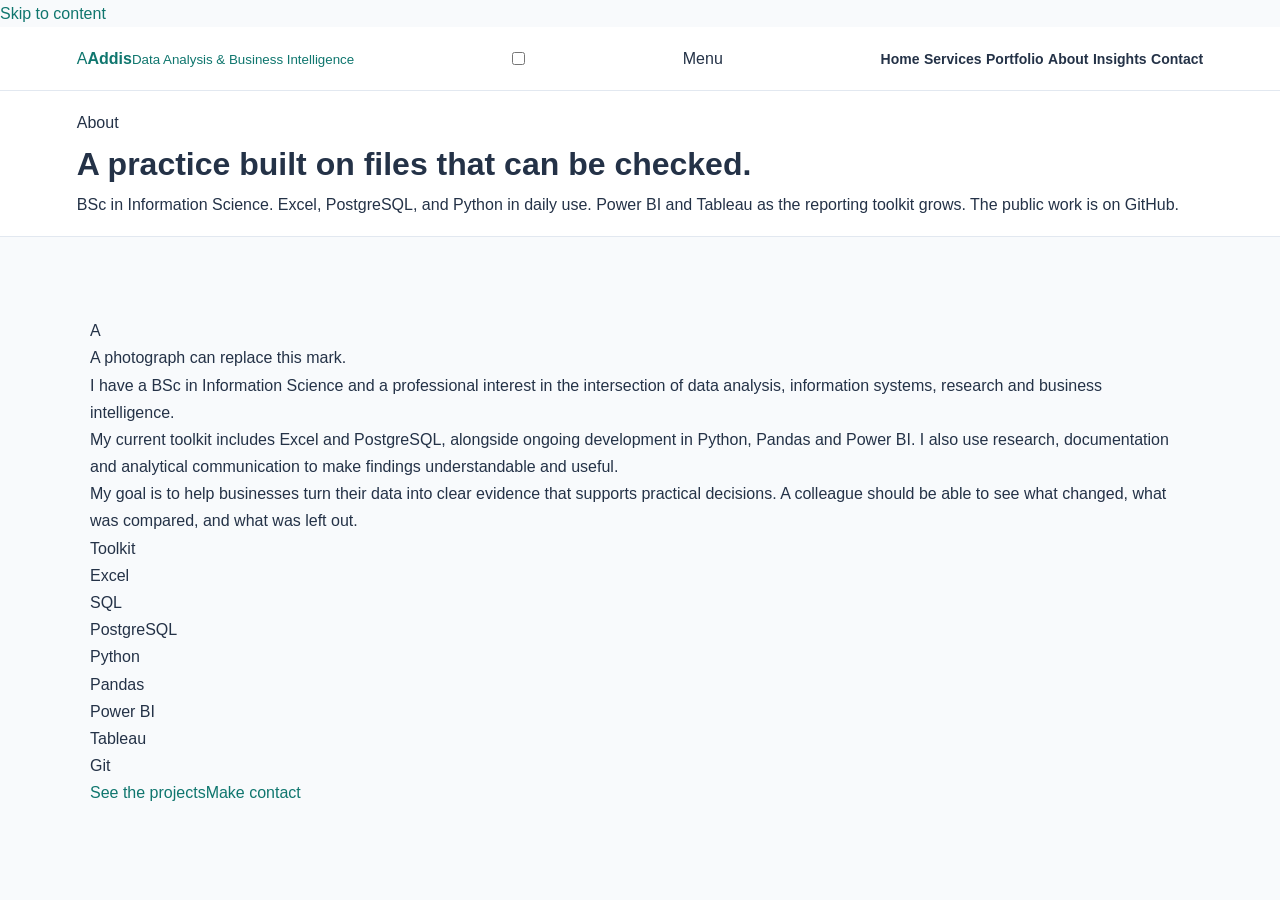
==== about.html @ 2c9f983d "Publish the fuller portfolio on GitHub Pages" ====
<!DOCTYPE html>
<html lang="en">
<head>
  <meta charset="UTF-8">
  <meta name="viewport" content="width=device-width, initial-scale=1.0">
  <meta name="description" content="Addis, data analyst. BSc Information Science. Excel, PostgreSQL, Python, and reporting.">
  <title>About · Addis</title>
  <link rel="stylesheet" href="css/style.css">
</head>
<body>
  <a class="skip" href="#content">Skip to content</a>
  <header class="site-header">
    <a class="brand" href="index.html"><span class="mark">A</span><span><strong>Addis</strong><small>Data Analysis &amp; Business Intelligence</small></span></a>
    <input class="nav-toggle" type="checkbox" id="nav-toggle">
    <label class="nav-btn" for="nav-toggle">Menu</label>
    <nav>
      <a href="index.html">Home</a>
      <a href="services.html">Services</a>
      <a href="portfolio.html">Portfolio</a>
      <a href="about.html" aria-current="page">About</a>
      <a href="insights.html">Insights</a>
      <a href="contact.html">Contact</a>
    </nav>
  </header>
  <main id="content">
    <header class="page-intro"><div class="page"><p class="kicker">About</p><h1 class="title">A practice built on files that can be checked.</h1><p class="lede">BSc in Information Science. Excel, PostgreSQL, and Python in daily use. Power BI and Tableau as the reporting toolkit grows. The public work is on GitHub.</p></div></header>
    <section class="band"><div class="page about-grid"><div><div class="mark-panel">A</div><p class="muted">A photograph can replace this mark.</p></div><div><p>I have a BSc in Information Science and a professional interest in the intersection of data analysis, information systems, research and business intelligence.</p><p>My current toolkit includes Excel and PostgreSQL, alongside ongoing development in Python, Pandas and Power BI. I also use research, documentation and analytical communication to make findings understandable and useful.</p><p>My goal is to help businesses turn their data into clear evidence that supports practical decisions. A colleague should be able to see what changed, what was compared, and what was left out.</p><p class="kicker">Toolkit</p><ul class="chips"><li class="chip">Excel</li><li class="chip">SQL</li><li class="chip">PostgreSQL</li><li class="chip">Python</li><li class="chip">Pandas</li><li class="chip">Power BI</li><li class="chip">Tableau</li><li class="chip">Git</li></ul><div class="actions"><a class="btn btn-solid" href="portfolio.html">See the projects</a><a class="btn btn-line" href="contact.html">Make contact</a></div></div></div></section>
  </main>
</body>
</html>
---- css/style.css ----
/* =================================
   1. GLOBAL DESIGN VARIABLES
================================= */

:root {
    --primary-color: #142B4A;
    --secondary-color: #0F766E;
    --accent-color: #14B8A6;

    --background-color: #F8FAFC;
    --surface-color: #FFFFFF;

    --text-color: #243247;
    --muted-color: #64748B;
    --border-color: #E2E8F0;

    --font-family: Arial, Helvetica, sans-serif;

    --container-width: 1100px;
}


/* =================================
   2. BASIC RESET
================================= */

* {
    margin: 0;
    padding: 0;
    box-sizing: border-box;
}


/* =================================
   3. GLOBAL PAGE STYLING
================================= */

html {
    scroll-behavior: smooth;
}

body {
    font-family: var(--font-family);
    background-color: var(--background-color);
    color: var(--text-color);
    line-height: 1.7;
}

a {
    text-decoration: none;
    color: var(--secondary-color);
}

ul {
    list-style: none;
}

img {
    max-width: 100%;
    display: block;
}


/* =================================
   4. REUSABLE PAGE CONTAINER
================================= */

header,
main,
footer {
    width: 100%;
}

section {
    padding: 80px 20px;
}

section > * {
    max-width: var(--container-width);
    margin-left: auto;
    margin-right: auto;
}


/* =================================
   5. HEADER AND NAVIGATION
================================= */

header {
    background-color: var(--surface-color);
    border-bottom: 1px solid var(--border-color);
    padding: 18px 6%;
    display: flex;
    justify-content: space-between;
    align-items: center;
    flex-wrap: wrap;
    gap: 16px;
}

header > div a {
    color: var(--primary-color);
    font-size: 20px;
    font-weight: 700;
}

nav ul {
    display: flex;
    align-items: center;
    flex-wrap: wrap;
    gap: 25px;
}

nav a {
    color: var(--text-color);
    font-size: 14px;
    font-weight: 600;
    transition: color 0.3s ease;
}

nav a:hover {
    color: var(--secondary-color);
}


/* =================================
   6. HERO SECTION
================================= */

#home {
    background-color: var(--primary-color);
    color: var(--surface-color);
    padding: 110px 20px;
    text-align: center;
}

#home p:first-child {
    color: var(--accent-color);
    font-size: 13px;
    font-weight: 700;
    letter-spacing: 2px;
    margin-bottom: 20px;
}

#home h1 {
    max-width: 850px;
    font-size: clamp(36px, 5vw, 58px);
    line-height: 1.15;
    margin: 0 auto 25px;
}

#home p:not(:first-child) {
    max-width: 720px;
    color: #DCE6F2;
    margin: 0 auto 18px;
}

#home a {
    display: inline-block;
    background-color: var(--accent-color);
    color: #102A35;
    padding: 13px 24px;
    margin: 18px 6px 0;
    border-radius: 5px;
    font-weight: 700;
    transition: background-color 0.3s ease;
}

#home a:hover {
    background-color: #FFFFFF;
}


/* =================================
   7. GENERAL SECTION HEADINGS
================================= */

section h2 {
    color: var(--primary-color);
    font-size: 32px;
    margin-bottom: 18px;
    text-align: center;
}

section > p {
    color: var(--muted-color);
    text-align: center;
    margin-bottom: 35px;
}


/* =================================
   8. SERVICE AND PROJECT CARDS
================================= */

#services article,
#portfolio article {
    background-color: var(--surface-color);
    border: 1px solid var(--border-color);
    border-radius: 8px;
    padding: 28px;
    margin: 20px auto;
    max-width: var(--container-width);
    box-shadow: 0 4px 15px rgba(20, 43, 74, 0.04);
    transition: transform 0.3s ease, box-shadow 0.3s ease;
}

#services article:hover,
#portfolio article:hover {
    transform: translateY(-4px);
    box-shadow: 0 8px 22px rgba(20, 43, 74, 0.10);
}

article h3 {
    color: var(--primary-color);
    font-size: 20px;
    margin-bottom: 10px;
}

article p {
    color: var(--muted-color);
}


/* =================================
   9. ABOUT SECTION
================================= */

#about {
    background-color: #EDF3F8;
}

#about p {
    max-width: 800px;
    margin: 15px auto;
    color: var(--text-color);
}


/* =================================
   10. CONTACT SECTION
================================= */

#contact {
    background-color: var(--primary-color);
    color: white;
    text-align: center;
}

#contact h2 {
    color: white;
}

#contact p {
    color: #DCE6F2;
}

#contact a {
    display: inline-block;
    margin: 12px 8px;
    padding: 12px 22px;
    background-color: var(--accent-color);
    color: #102A35;
    border-radius: 5px;
    font-weight: 700;
}


/* =================================
   11. FOOTER
================================= */

footer {
    background-color: #0D1F35;
    color: #CBD5E1;
    text-align: center;
    padding: 25px 15px;
    font-size: 13px;
}


/* =================================
   12. RESPONSIVE DESIGN
================================= */

@media (max-width: 768px) {

    header {
        flex-direction: column;
        padding: 20px;
    }

    nav ul {
        justify-content: center;
        gap: 15px;
    }

    nav a {
        font-size: 13px;
    }

    section {
        padding: 55px 18px;
    }

    #home {
        padding: 75px 18px;
    }

    #home h1 {
        font-size: 36px;
    }

    section h2 {
        font-size: 27px;
    }

    #services article,
    #portfolio article {
        padding: 22px;
    }
}
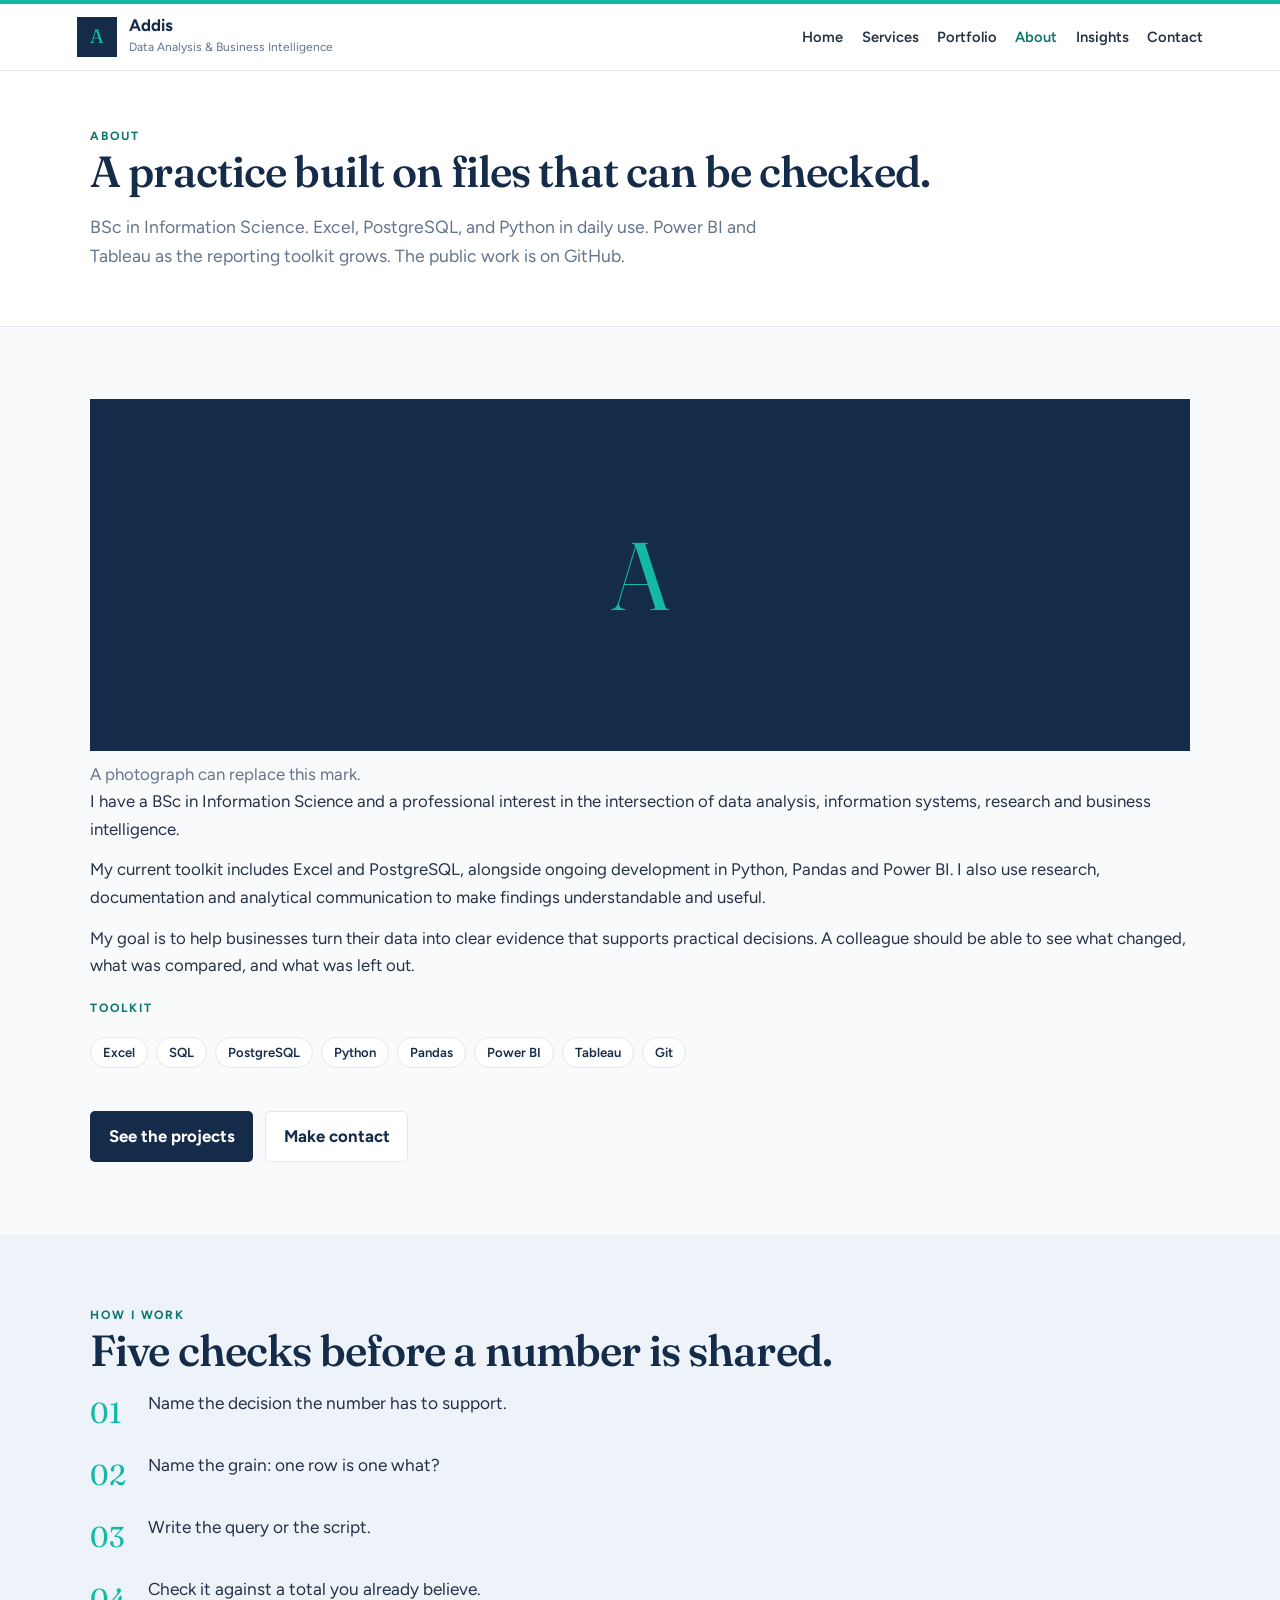
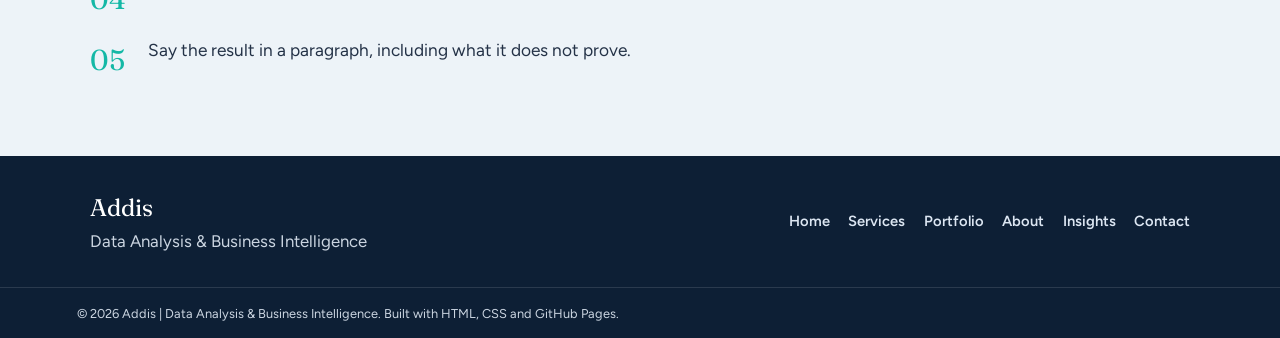
==== commit d6b8b67c: "Add insights, contact, and the full about page" ====
--- a/about.html
+++ b/about.html
@@ -5,26 +5,24 @@
   <meta name="viewport" content="width=device-width, initial-scale=1.0">
   <meta name="description" content="Addis, data analyst. BSc Information Science. Excel, PostgreSQL, Python, and reporting.">
   <title>About · Addis</title>
+  <link rel="preconnect" href="https://fonts.googleapis.com">
+  <link rel="preconnect" href="https://fonts.gstatic.com" crossorigin>
+  <link href="https://fonts.googleapis.com/css2?family=Figtree:wght@400;500;600;700&family=Fraunces:opsz,wght@9..144,560;9..144,640&display=swap" rel="stylesheet">
   <link rel="stylesheet" href="css/style.css">
 </head>
 <body>
   <a class="skip" href="#content">Skip to content</a>
+  <div class="accent-bar" aria-hidden="true"></div>
   <header class="site-header">
-    <a class="brand" href="index.html"><span class="mark">A</span><span><strong>Addis</strong><small>Data Analysis &amp; Business Intelligence</small></span></a>
-    <input class="nav-toggle" type="checkbox" id="nav-toggle">
-    <label class="nav-btn" for="nav-toggle">Menu</label>
-    <nav>
-      <a href="index.html">Home</a>
-      <a href="services.html">Services</a>
-      <a href="portfolio.html">Portfolio</a>
-      <a href="about.html" aria-current="page">About</a>
-      <a href="insights.html">Insights</a>
-      <a href="contact.html">Contact</a>
-    </nav>
+    <a class="brand" href="index.html"><span class="mark" aria-hidden="true">A</span><span><strong>Addis</strong><small>Data Analysis &amp; Business Intelligence</small></span></a>
+    <input class="nav-toggle" type="checkbox" id="nav-toggle"><label class="nav-btn" for="nav-toggle">Menu</label>
+    <nav aria-label="Primary"><a href="index.html">Home</a><a href="services.html">Services</a><a href="portfolio.html">Portfolio</a><a href="about.html" aria-current="page">About</a><a href="insights.html">Insights</a><a href="contact.html">Contact</a></nav>
   </header>
   <main id="content">
     <header class="page-intro"><div class="page"><p class="kicker">About</p><h1 class="title">A practice built on files that can be checked.</h1><p class="lede">BSc in Information Science. Excel, PostgreSQL, and Python in daily use. Power BI and Tableau as the reporting toolkit grows. The public work is on GitHub.</p></div></header>
-    <section class="band"><div class="page about-grid"><div><div class="mark-panel">A</div><p class="muted">A photograph can replace this mark.</p></div><div><p>I have a BSc in Information Science and a professional interest in the intersection of data analysis, information systems, research and business intelligence.</p><p>My current toolkit includes Excel and PostgreSQL, alongside ongoing development in Python, Pandas and Power BI. I also use research, documentation and analytical communication to make findings understandable and useful.</p><p>My goal is to help businesses turn their data into clear evidence that supports practical decisions. A colleague should be able to see what changed, what was compared, and what was left out.</p><p class="kicker">Toolkit</p><ul class="chips"><li class="chip">Excel</li><li class="chip">SQL</li><li class="chip">PostgreSQL</li><li class="chip">Python</li><li class="chip">Pandas</li><li class="chip">Power BI</li><li class="chip">Tableau</li><li class="chip">Git</li></ul><div class="actions"><a class="btn btn-solid" href="portfolio.html">See the projects</a><a class="btn btn-line" href="contact.html">Make contact</a></div></div></div></section>
+    <section class="band"><div class="page about-grid"><div><div class="mark-panel">A</div><p class="muted" style="margin-top:0.6rem">A photograph can replace this mark.</p></div><div><p>I have a BSc in Information Science and a professional interest in the intersection of data analysis, information systems, research and business intelligence.</p><p style="margin-top:0.8rem">My current toolkit includes Excel and PostgreSQL, alongside ongoing development in Python, Pandas and Power BI. I also use research, documentation and analytical communication to make findings understandable and useful.</p><p style="margin-top:0.8rem">My goal is to help businesses turn their data into clear evidence that supports practical decisions. A colleague should be able to see what changed, what was compared, and what was left out.</p><p class="kicker" style="margin-top:1.2rem">Toolkit</p><ul class="chips"><li class="chip">Excel</li><li class="chip">SQL</li><li class="chip">PostgreSQL</li><li class="chip">Python</li><li class="chip">Pandas</li><li class="chip">Power BI</li><li class="chip">Tableau</li><li class="chip">Git</li></ul><div class="actions"><a class="btn btn-solid" href="portfolio.html">See the projects</a><a class="btn btn-line" href="contact.html">Make contact</a></div></div></div></section>
+    <section class="band wash"><div class="page method-grid"><div><p class="kicker">How I work</p><h2 class="title">Five checks before a number is shared.</h2></div><ol class="steps"><li><span class="num">01</span><p>Name the decision the number has to support.</p></li><li><span class="num">02</span><p>Name the grain: one row is one what?</p></li><li><span class="num">03</span><p>Write the query or the script.</p></li><li><span class="num">04</span><p>Check it against a total you already believe.</p></li><li><span class="num">05</span><p>Say the result in a paragraph, including what it does not prove.</p></li></ol></div></section>
   </main>
+  <footer class="site-footer"><div class="page footer-row"><div><p class="footer-name">Addis</p><p>Data Analysis &amp; Business Intelligence</p></div><nav aria-label="Footer"><a href="index.html">Home</a><a href="services.html">Services</a><a href="portfolio.html">Portfolio</a><a href="about.html" aria-current="page">About</a><a href="insights.html">Insights</a><a href="contact.html">Contact</a></nav></div><p class="legal">&copy; 2026 Addis | Data Analysis &amp; Business Intelligence. Built with HTML, CSS and GitHub Pages.</p></footer>
 </body>
 </html>
--- a/css/style.css
+++ b/css/style.css
@@ -1,322 +1,123 @@
-
-/* =================================
-   1. GLOBAL DESIGN VARIABLES
-================================= */
-
 :root {
-    --primary-color: #142B4A;
-    --secondary-color: #0F766E;
-    --accent-color: #14B8A6;
-
-    --background-color: #F8FAFC;
-    --surface-color: #FFFFFF;
-
-    --text-color: #243247;
-    --muted-color: #64748B;
-    --border-color: #E2E8F0;
-
-    --font-family: Arial, Helvetica, sans-serif;
-
-    --container-width: 1100px;
+  --ink: #142b4a;
+  --teal: #0f766e;
+  --accent: #14b8a6;
+  --deep: #102a35;
+  --bg: #f8fafc;
+  --surface: #ffffff;
+  --text: #243247;
+  --muted: #64748b;
+  --line: #e2e8f0;
+  --mist: #dce6f2;
+  --wash: #edf3f8;
+  --footer: #0d1f35;
+  --serif: "Fraunces", Georgia, serif;
+  --sans: "Figtree", Arial, Helvetica, sans-serif;
+  --width: 1100px;
 }
-
-
-/* =================================
-   2. BASIC RESET
-================================= */
-
-* {
-    margin: 0;
-    padding: 0;
-    box-sizing: border-box;
+* { box-sizing: border-box; margin: 0; padding: 0; }
+html { scroll-behavior: smooth; }
+body { font-family: var(--sans); background: var(--bg); color: var(--text); line-height: 1.65; font-size: 1.05rem; }
+a { color: var(--teal); text-decoration: none; }
+h1, h2, h3 { text-wrap: balance; color: var(--ink); }
+:focus-visible { outline: 2px solid var(--teal); outline-offset: 3px; }
+.skip { position: absolute; left: 1rem; top: -4rem; background: white; color: var(--ink); padding: 0.6rem 1rem; font-weight: 700; z-index: 20; }
+.skip:focus { top: 1rem; }
+.accent-bar { height: 4px; background: var(--accent); }
+.page { width: min(var(--width), calc(100% - 2.5rem)); margin-inline: auto; }
+.site-header { position: sticky; top: 0; z-index: 10; display: flex; align-items: center; justify-content: space-between; gap: 1rem; padding: 0.7rem 6%; background: color-mix(in srgb, white 94%, transparent); border-bottom: 1px solid var(--line); backdrop-filter: blur(10px); }
+.brand { display: flex; align-items: center; gap: 0.75rem; color: var(--ink); min-height: 44px; }
+.brand strong { display: block; line-height: 1; }
+.brand small { display: block; margin-top: 0.25rem; color: var(--muted); font-size: 0.75rem; }
+.mark { display: grid; place-items: center; width: 2.5rem; height: 2.5rem; background: var(--ink); color: var(--accent); font-family: var(--serif); font-size: 1.2rem; }
+.site-header nav, .site-footer nav { display: flex; flex-wrap: wrap; gap: 0.35rem 1.15rem; }
+.site-header nav a, .site-footer nav a { color: var(--text); font-weight: 600; font-size: 0.92rem; min-height: 44px; display: inline-flex; align-items: center; }
+.site-header nav a[aria-current="page"], .site-header nav a:hover { color: var(--teal); }
+.nav-toggle, .nav-btn { display: none; }
+.kicker { font-size: 0.75rem; font-weight: 700; letter-spacing: 0.16em; text-transform: uppercase; color: var(--teal); }
+.display, .title, .serif { font-family: var(--serif); font-weight: 560; letter-spacing: -0.02em; }
+.display { font-size: clamp(2.4rem, 5vw, 4rem); line-height: 1.06; color: white; }
+.title { font-size: clamp(2rem, 3.4vw, 3rem); line-height: 1.12; }
+.lede { max-width: 42rem; color: var(--muted); font-size: 1.1rem; margin-top: 1rem; }
+.hero { background: var(--ink); color: white; }
+.hero-grid { display: grid; gap: 2.5rem; align-items: end; padding: 4.5rem 0 4rem; }
+.hero p { color: var(--mist); max-width: 40rem; margin-top: 1.2rem; }
+.hero .kicker { color: var(--accent); }
+.actions { display: flex; flex-wrap: wrap; gap: 0.75rem; margin-top: 1.6rem; }
+.btn { display: inline-flex; align-items: center; justify-content: center; min-height: 44px; padding: 0.65rem 1.1rem; border-radius: 5px; font-weight: 700; border: 1px solid transparent; }
+.btn-accent { background: var(--accent); color: var(--deep); }
+.btn-accent:hover { background: white; color: var(--ink); }
+.btn-quiet { color: white; border-color: color-mix(in srgb, white 40%, transparent); }
+.btn-quiet:hover { background: color-mix(in srgb, white 12%, transparent); }
+.btn-solid { background: var(--ink); color: white; }
+.btn-solid:hover { background: var(--teal); }
+.btn-line { color: var(--ink); border-color: var(--line); background: white; }
+.btn-line:hover { border-color: var(--teal); color: var(--teal); }
+.project-index { border: 1px solid color-mix(in srgb, white 18%, transparent); list-style: none; }
+.project-index a { display: flex; gap: 1rem; padding: 1rem 1.1rem; color: white; border-top: 1px solid color-mix(in srgb, white 14%, transparent); }
+.project-index li:first-child a { border-top: 0; }
+.project-index a:hover { background: color-mix(in srgb, white 6%, transparent); }
+.project-index span { color: var(--accent); font-family: var(--serif); }
+.project-index small { display: block; color: var(--mist); font-weight: 500; }
+.tool-strip { background: white; border-bottom: 1px solid var(--line); }
+.chips { display: flex; flex-wrap: wrap; gap: 0.5rem; padding: 1.1rem 0; list-style: none; }
+.chip { border: 1px solid var(--line); border-radius: 999px; background: white; color: var(--ink); font-size: 0.82rem; font-weight: 600; padding: 0.25rem 0.75rem; }
+section.band { padding: 4.5rem 0; }
+.center { text-align: center; }
+.center .lede, .center p.intro { margin-inline: auto; }
+.grid-3, .grid-2 { display: grid; gap: 1.15rem; margin-top: 2rem; }
+.card { background: white; border: 1px solid var(--line); border-radius: 8px; box-shadow: 0 4px 15px rgb(20 43 74 / 0.04); padding: 1.5rem; }
+.card h3 { font-family: var(--serif); font-size: 1.55rem; margin: 0.6rem 0; }
+.card p, .muted { color: var(--muted); }
+.num { font-family: var(--serif); font-size: 1.8rem; color: var(--accent); }
+.wash { background: var(--wash); }
+.surface { background: white; }
+.service { display: grid; gap: 1.25rem; }
+.service + .service { margin-top: 1rem; }
+.includes { list-style: none; margin-top: 0.7rem; }
+.includes li { border-left: 2px solid var(--accent); padding: 0.25rem 0 0.25rem 0.75rem; margin-top: 0.4rem; }
+.facts { display: grid; grid-template-columns: repeat(3, 1fr); gap: 0.75rem; margin: 1rem 0; }
+.fact { border-top: 2px solid var(--accent); padding-top: 0.55rem; }
+.fact strong { display: block; font-family: var(--serif); font-size: 1.35rem; color: var(--ink); line-height: 1.15; }
+.fact span { display: block; margin-top: 0.3rem; font-size: 0.72rem; font-weight: 700; letter-spacing: 0.08em; text-transform: uppercase; color: var(--muted); }
+.limit { background: var(--wash); padding: 0.9rem 1rem; margin-top: 1rem; font-size: 0.95rem; }
+.result { border-left: 2px solid var(--accent); padding-left: 0.9rem; font-weight: 650; color: var(--ink); margin: 1rem 0; }
+.case { display: grid; gap: 1.5rem; padding: 3rem 0; border-bottom: 1px solid var(--line); }
+.case p + p { margin-top: 0.8rem; }
+.mark-panel { min-height: 22rem; background: var(--ink); color: var(--accent); display: grid; place-items: center; font-family: var(--serif); font-size: 6rem; }
+.steps { list-style: none; }
+.steps li { display: grid; grid-template-columns: 3rem 1fr; gap: 0.6rem; margin-top: 0.9rem; font-size: 1.08rem; }
+.faq { border-top: 1px solid var(--line); }
+.faq div { display: grid; gap: 0.4rem; padding: 1.1rem 0; border-bottom: 1px solid var(--line); }
+.faq dt { font-weight: 700; color: var(--ink); }
+.contact-band { background: var(--ink); color: white; }
+.contact-band h2, .contact-band h3 { color: white; }
+.channels { display: grid; gap: 1rem; }
+.channel { border: 1px solid color-mix(in srgb, white 22%, transparent); padding: 1.4rem; }
+.channel p { color: var(--mist); margin: 0.6rem 0 1rem; }
+.form { display: grid; gap: 0.85rem; }
+.form label { font-weight: 650; color: var(--ink); font-size: 0.92rem; display: grid; gap: 0.35rem; }
+.form input, .form textarea { font: inherit; font-weight: 500; color: var(--text); border: 1px solid var(--line); border-radius: 6px; padding: 0.75rem; min-height: 44px; width: 100%; background: white; }
+.form textarea { min-height: 9rem; }
+.page-intro { background: white; border-bottom: 1px solid var(--line); padding: 3.5rem 0; }
+.site-footer { background: var(--footer); color: #cbd5e1; }
+.footer-row { display: flex; justify-content: space-between; gap: 1.5rem; padding: 2rem 0; flex-wrap: wrap; }
+.footer-name { font-family: var(--serif); font-size: 1.5rem; color: white; }
+.site-footer nav a { color: var(--mist); }
+.legal { border-top: 1px solid color-mix(in srgb, white 12%, transparent); padding: 0.9rem 6%; font-size: 0.8rem; }
+@media (min-width: 800px) {
+  .hero-grid { grid-template-columns: 1.3fr 0.8fr; }
+  .grid-3 { grid-template-columns: repeat(3, 1fr); }
+  .grid-2 { grid-template-columns: repeat(2, 1fr); }
+  .service, .case, .about-grid, .contact-grid, .method-grid { grid-template-columns: 5fr 7fr; }
+  .channels { grid-template-columns: 1fr 1fr; }
+  .faq div { grid-template-columns: 5fr 7fr; gap: 1.5rem; }
 }
-
-
-/* =================================
-   3. GLOBAL PAGE STYLING
-================================= */
-
-html {
-    scroll-behavior: smooth;
+@media (max-width: 799px) {
+  .nav-btn { display: inline-flex; align-items: center; min-height: 44px; padding: 0 0.8rem; border: 1px solid var(--line); border-radius: 5px; font-weight: 700; color: var(--ink); cursor: pointer; }
+  .site-header nav { display: none; position: absolute; left: 0; right: 0; top: 100%; background: white; border-bottom: 1px solid var(--line); padding: 0.4rem 6% 0.8rem; flex-direction: column; }
+  .nav-toggle:checked ~ nav { display: flex; }
+  .facts { grid-template-columns: 1fr; }
+  .hero-grid, section.band, .page-intro { padding-top: 2.6rem; padding-bottom: 2.6rem; }
 }
-
-body {
-    font-family: var(--font-family);
-    background-color: var(--background-color);
-    color: var(--text-color);
-    line-height: 1.7;
-}
-
-a {
-    text-decoration: none;
-    color: var(--secondary-color);
-}
-
-ul {
-    list-style: none;
-}
-
-img {
-    max-width: 100%;
-    display: block;
-}
-
-
-/* =================================
-   4. REUSABLE PAGE CONTAINER
-================================= */
-
-header,
-main,
-footer {
-    width: 100%;
-}
-
-section {
-    padding: 80px 20px;
-}
-
-section > * {
-    max-width: var(--container-width);
-    margin-left: auto;
-    margin-right: auto;
-}
-
-
-/* =================================
-   5. HEADER AND NAVIGATION
-================================= */
-
-header {
-    background-color: var(--surface-color);
-    border-bottom: 1px solid var(--border-color);
-    padding: 18px 6%;
-    display: flex;
-    justify-content: space-between;
-    align-items: center;
-    flex-wrap: wrap;
-    gap: 16px;
-}
-
-header > div a {
-    color: var(--primary-color);
-    font-size: 20px;
-    font-weight: 700;
-}
-
-nav ul {
-    display: flex;
-    align-items: center;
-    flex-wrap: wrap;
-    gap: 25px;
-}
-
-nav a {
-    color: var(--text-color);
-    font-size: 14px;
-    font-weight: 600;
-    transition: color 0.3s ease;
-}
-
-nav a:hover {
-    color: var(--secondary-color);
-}
-
-
-/* =================================
-   6. HERO SECTION
-================================= */
-
-#home {
-    background-color: var(--primary-color);
-    color: var(--surface-color);
-    padding: 110px 20px;
-    text-align: center;
-}
-
-#home p:first-child {
-    color: var(--accent-color);
-    font-size: 13px;
-    font-weight: 700;
-    letter-spacing: 2px;
-    margin-bottom: 20px;
-}
-
-#home h1 {
-    max-width: 850px;
-    font-size: clamp(36px, 5vw, 58px);
-    line-height: 1.15;
-    margin: 0 auto 25px;
-}
-
-#home p:not(:first-child) {
-    max-width: 720px;
-    color: #DCE6F2;
-    margin: 0 auto 18px;
-}
-
-#home a {
-    display: inline-block;
-    background-color: var(--accent-color);
-    color: #102A35;
-    padding: 13px 24px;
-    margin: 18px 6px 0;
-    border-radius: 5px;
-    font-weight: 700;
-    transition: background-color 0.3s ease;
-}
-
-#home a:hover {
-    background-color: #FFFFFF;
-}
-
-
-/* =================================
-   7. GENERAL SECTION HEADINGS
-================================= */
-
-section h2 {
-    color: var(--primary-color);
-    font-size: 32px;
-    margin-bottom: 18px;
-    text-align: center;
-}
-
-section > p {
-    color: var(--muted-color);
-    text-align: center;
-    margin-bottom: 35px;
-}
-
-
-/* =================================
-   8. SERVICE AND PROJECT CARDS
-================================= */
-
-#services article,
-#portfolio article {
-    background-color: var(--surface-color);
-    border: 1px solid var(--border-color);
-    border-radius: 8px;
-    padding: 28px;
-    margin: 20px auto;
-    max-width: var(--container-width);
-    box-shadow: 0 4px 15px rgba(20, 43, 74, 0.04);
-    transition: transform 0.3s ease, box-shadow 0.3s ease;
-}
-
-#services article:hover,
-#portfolio article:hover {
-    transform: translateY(-4px);
-    box-shadow: 0 8px 22px rgba(20, 43, 74, 0.10);
-}
-
-article h3 {
-    color: var(--primary-color);
-    font-size: 20px;
-    margin-bottom: 10px;
-}
-
-article p {
-    color: var(--muted-color);
-}
-
-
-/* =================================
-   9. ABOUT SECTION
-================================= */
-
-#about {
-    background-color: #EDF3F8;
-}
-
-#about p {
-    max-width: 800px;
-    margin: 15px auto;
-    color: var(--text-color);
-}
-
-
-/* =================================
-   10. CONTACT SECTION
-================================= */
-
-#contact {
-    background-color: var(--primary-color);
-    color: white;
-    text-align: center;
-}
-
-#contact h2 {
-    color: white;
-}
-
-#contact p {
-    color: #DCE6F2;
-}
-
-#contact a {
-    display: inline-block;
-    margin: 12px 8px;
-    padding: 12px 22px;
-    background-color: var(--accent-color);
-    color: #102A35;
-    border-radius: 5px;
-    font-weight: 700;
-}
-
-
-/* =================================
-   11. FOOTER
-================================= */
-
-footer {
-    background-color: #0D1F35;
-    color: #CBD5E1;
-    text-align: center;
-    padding: 25px 15px;
-    font-size: 13px;
-}
-
-
-/* =================================
-   12. RESPONSIVE DESIGN
-================================= */
-
-@media (max-width: 768px) {
-
-    header {
-        flex-direction: column;
-        padding: 20px;
-    }
-
-    nav ul {
-        justify-content: center;
-        gap: 15px;
-    }
-
-    nav a {
-        font-size: 13px;
-    }
-
-    section {
-        padding: 55px 18px;
-    }
-
-    #home {
-        padding: 75px 18px;
-    }
-
-    #home h1 {
-        font-size: 36px;
-    }
-
-    section h2 {
-        font-size: 27px;
-    }
-
-    #services article,
-    #portfolio article {
-        padding: 22px;
-    }
-}
+@media (prefers-reduced-motion: reduce) { html { scroll-behavior: auto; } }
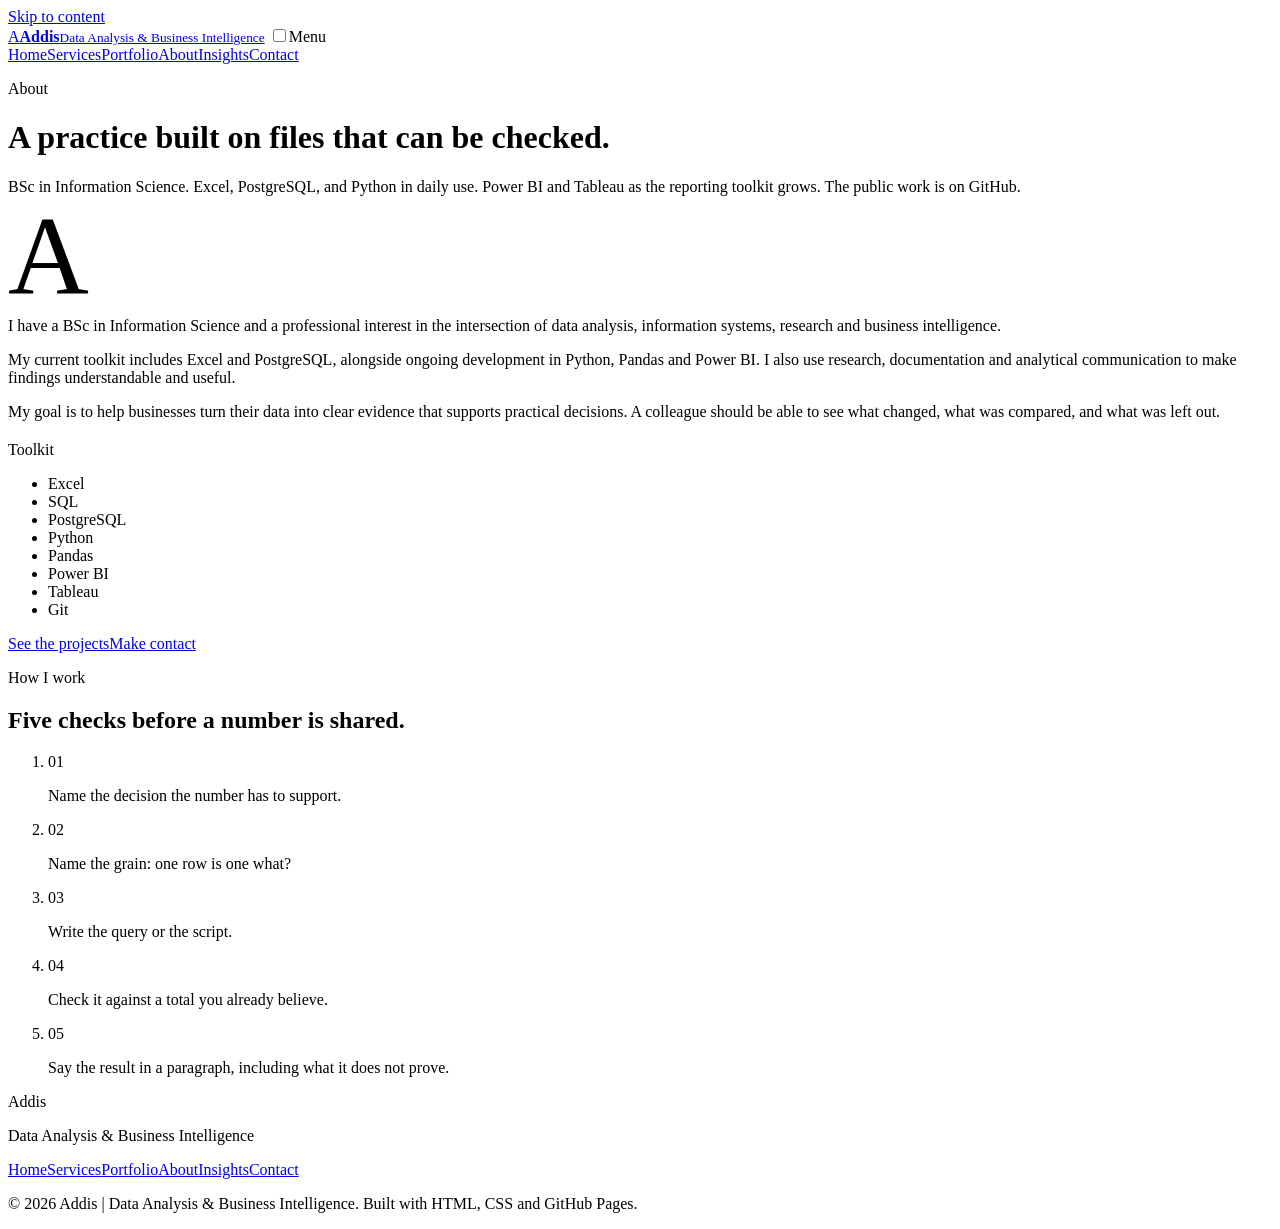
==== commit 1d6339c2: "Replace the photo note with the Addis mark" ====
--- a/about.html
+++ b/about.html
@@ -20,7 +20,17 @@
   </header>
   <main id="content">
     <header class="page-intro"><div class="page"><p class="kicker">About</p><h1 class="title">A practice built on files that can be checked.</h1><p class="lede">BSc in Information Science. Excel, PostgreSQL, and Python in daily use. Power BI and Tableau as the reporting toolkit grows. The public work is on GitHub.</p></div></header>
-    <section class="band"><div class="page about-grid"><div><div class="mark-panel">A</div><p class="muted" style="margin-top:0.6rem">A photograph can replace this mark.</p></div><div><p>I have a BSc in Information Science and a professional interest in the intersection of data analysis, information systems, research and business intelligence.</p><p style="margin-top:0.8rem">My current toolkit includes Excel and PostgreSQL, alongside ongoing development in Python, Pandas and Power BI. I also use research, documentation and analytical communication to make findings understandable and useful.</p><p style="margin-top:0.8rem">My goal is to help businesses turn their data into clear evidence that supports practical decisions. A colleague should be able to see what changed, what was compared, and what was left out.</p><p class="kicker" style="margin-top:1.2rem">Toolkit</p><ul class="chips"><li class="chip">Excel</li><li class="chip">SQL</li><li class="chip">PostgreSQL</li><li class="chip">Python</li><li class="chip">Pandas</li><li class="chip">Power BI</li><li class="chip">Tableau</li><li class="chip">Git</li></ul><div class="actions"><a class="btn btn-solid" href="portfolio.html">See the projects</a><a class="btn btn-line" href="contact.html">Make contact</a></div></div></div></section>
+    <section class="band"><div class="page about-grid">
+      <div class="mark-panel logo-lockup" role="img" aria-label="Addis"><span class="logo-a">A</span><span class="logo-rule" aria-hidden="true"></span><span class="logo-name">Addis</span></div>
+      <div>
+        <p>I have a BSc in Information Science and a professional interest in the intersection of data analysis, information systems, research and business intelligence.</p>
+        <p style="margin-top:0.8rem">My current toolkit includes Excel and PostgreSQL, alongside ongoing development in Python, Pandas and Power BI. I also use research, documentation and analytical communication to make findings understandable and useful.</p>
+        <p style="margin-top:0.8rem">My goal is to help businesses turn their data into clear evidence that supports practical decisions. A colleague should be able to see what changed, what was compared, and what was left out.</p>
+        <p class="kicker" style="margin-top:1.2rem">Toolkit</p>
+        <ul class="chips"><li class="chip">Excel</li><li class="chip">SQL</li><li class="chip">PostgreSQL</li><li class="chip">Python</li><li class="chip">Pandas</li><li class="chip">Power BI</li><li class="chip">Tableau</li><li class="chip">Git</li></ul>
+        <div class="actions"><a class="btn btn-solid" href="portfolio.html">See the projects</a><a class="btn btn-line" href="contact.html">Make contact</a></div>
+      </div>
+    </div></section>
     <section class="band wash"><div class="page method-grid"><div><p class="kicker">How I work</p><h2 class="title">Five checks before a number is shared.</h2></div><ol class="steps"><li><span class="num">01</span><p>Name the decision the number has to support.</p></li><li><span class="num">02</span><p>Name the grain: one row is one what?</p></li><li><span class="num">03</span><p>Write the query or the script.</p></li><li><span class="num">04</span><p>Check it against a total you already believe.</p></li><li><span class="num">05</span><p>Say the result in a paragraph, including what it does not prove.</p></li></ol></div></section>
   </main>
   <footer class="site-footer"><div class="page footer-row"><div><p class="footer-name">Addis</p><p>Data Analysis &amp; Business Intelligence</p></div><nav aria-label="Footer"><a href="index.html">Home</a><a href="services.html">Services</a><a href="portfolio.html">Portfolio</a><a href="about.html" aria-current="page">About</a><a href="insights.html">Insights</a><a href="contact.html">Contact</a></nav></div><p class="legal">&copy; 2026 Addis | Data Analysis &amp; Business Intelligence. Built with HTML, CSS and GitHub Pages.</p></footer>
--- a/css/style.css
+++ b/css/style.css
@@ -1,123 +1,4 @@
-:root {
-  --ink: #142b4a;
-  --teal: #0f766e;
-  --accent: #14b8a6;
-  --deep: #102a35;
-  --bg: #f8fafc;
-  --surface: #ffffff;
-  --text: #243247;
-  --muted: #64748b;
-  --line: #e2e8f0;
-  --mist: #dce6f2;
-  --wash: #edf3f8;
-  --footer: #0d1f35;
-  --serif: "Fraunces", Georgia, serif;
-  --sans: "Figtree", Arial, Helvetica, sans-serif;
-  --width: 1100px;
-}
-* { box-sizing: border-box; margin: 0; padding: 0; }
-html { scroll-behavior: smooth; }
-body { font-family: var(--sans); background: var(--bg); color: var(--text); line-height: 1.65; font-size: 1.05rem; }
-a { color: var(--teal); text-decoration: none; }
-h1, h2, h3 { text-wrap: balance; color: var(--ink); }
-:focus-visible { outline: 2px solid var(--teal); outline-offset: 3px; }
-.skip { position: absolute; left: 1rem; top: -4rem; background: white; color: var(--ink); padding: 0.6rem 1rem; font-weight: 700; z-index: 20; }
-.skip:focus { top: 1rem; }
-.accent-bar { height: 4px; background: var(--accent); }
-.page { width: min(var(--width), calc(100% - 2.5rem)); margin-inline: auto; }
-.site-header { position: sticky; top: 0; z-index: 10; display: flex; align-items: center; justify-content: space-between; gap: 1rem; padding: 0.7rem 6%; background: color-mix(in srgb, white 94%, transparent); border-bottom: 1px solid var(--line); backdrop-filter: blur(10px); }
-.brand { display: flex; align-items: center; gap: 0.75rem; color: var(--ink); min-height: 44px; }
-.brand strong { display: block; line-height: 1; }
-.brand small { display: block; margin-top: 0.25rem; color: var(--muted); font-size: 0.75rem; }
-.mark { display: grid; place-items: center; width: 2.5rem; height: 2.5rem; background: var(--ink); color: var(--accent); font-family: var(--serif); font-size: 1.2rem; }
-.site-header nav, .site-footer nav { display: flex; flex-wrap: wrap; gap: 0.35rem 1.15rem; }
-.site-header nav a, .site-footer nav a { color: var(--text); font-weight: 600; font-size: 0.92rem; min-height: 44px; display: inline-flex; align-items: center; }
-.site-header nav a[aria-current="page"], .site-header nav a:hover { color: var(--teal); }
-.nav-toggle, .nav-btn { display: none; }
-.kicker { font-size: 0.75rem; font-weight: 700; letter-spacing: 0.16em; text-transform: uppercase; color: var(--teal); }
-.display, .title, .serif { font-family: var(--serif); font-weight: 560; letter-spacing: -0.02em; }
-.display { font-size: clamp(2.4rem, 5vw, 4rem); line-height: 1.06; color: white; }
-.title { font-size: clamp(2rem, 3.4vw, 3rem); line-height: 1.12; }
-.lede { max-width: 42rem; color: var(--muted); font-size: 1.1rem; margin-top: 1rem; }
-.hero { background: var(--ink); color: white; }
-.hero-grid { display: grid; gap: 2.5rem; align-items: end; padding: 4.5rem 0 4rem; }
-.hero p { color: var(--mist); max-width: 40rem; margin-top: 1.2rem; }
-.hero .kicker { color: var(--accent); }
-.actions { display: flex; flex-wrap: wrap; gap: 0.75rem; margin-top: 1.6rem; }
-.btn { display: inline-flex; align-items: center; justify-content: center; min-height: 44px; padding: 0.65rem 1.1rem; border-radius: 5px; font-weight: 700; border: 1px solid transparent; }
-.btn-accent { background: var(--accent); color: var(--deep); }
-.btn-accent:hover { background: white; color: var(--ink); }
-.btn-quiet { color: white; border-color: color-mix(in srgb, white 40%, transparent); }
-.btn-quiet:hover { background: color-mix(in srgb, white 12%, transparent); }
-.btn-solid { background: var(--ink); color: white; }
-.btn-solid:hover { background: var(--teal); }
-.btn-line { color: var(--ink); border-color: var(--line); background: white; }
-.btn-line:hover { border-color: var(--teal); color: var(--teal); }
-.project-index { border: 1px solid color-mix(in srgb, white 18%, transparent); list-style: none; }
-.project-index a { display: flex; gap: 1rem; padding: 1rem 1.1rem; color: white; border-top: 1px solid color-mix(in srgb, white 14%, transparent); }
-.project-index li:first-child a { border-top: 0; }
-.project-index a:hover { background: color-mix(in srgb, white 6%, transparent); }
-.project-index span { color: var(--accent); font-family: var(--serif); }
-.project-index small { display: block; color: var(--mist); font-weight: 500; }
-.tool-strip { background: white; border-bottom: 1px solid var(--line); }
-.chips { display: flex; flex-wrap: wrap; gap: 0.5rem; padding: 1.1rem 0; list-style: none; }
-.chip { border: 1px solid var(--line); border-radius: 999px; background: white; color: var(--ink); font-size: 0.82rem; font-weight: 600; padding: 0.25rem 0.75rem; }
-section.band { padding: 4.5rem 0; }
-.center { text-align: center; }
-.center .lede, .center p.intro { margin-inline: auto; }
-.grid-3, .grid-2 { display: grid; gap: 1.15rem; margin-top: 2rem; }
-.card { background: white; border: 1px solid var(--line); border-radius: 8px; box-shadow: 0 4px 15px rgb(20 43 74 / 0.04); padding: 1.5rem; }
-.card h3 { font-family: var(--serif); font-size: 1.55rem; margin: 0.6rem 0; }
-.card p, .muted { color: var(--muted); }
-.num { font-family: var(--serif); font-size: 1.8rem; color: var(--accent); }
-.wash { background: var(--wash); }
-.surface { background: white; }
-.service { display: grid; gap: 1.25rem; }
-.service + .service { margin-top: 1rem; }
-.includes { list-style: none; margin-top: 0.7rem; }
-.includes li { border-left: 2px solid var(--accent); padding: 0.25rem 0 0.25rem 0.75rem; margin-top: 0.4rem; }
-.facts { display: grid; grid-template-columns: repeat(3, 1fr); gap: 0.75rem; margin: 1rem 0; }
-.fact { border-top: 2px solid var(--accent); padding-top: 0.55rem; }
-.fact strong { display: block; font-family: var(--serif); font-size: 1.35rem; color: var(--ink); line-height: 1.15; }
-.fact span { display: block; margin-top: 0.3rem; font-size: 0.72rem; font-weight: 700; letter-spacing: 0.08em; text-transform: uppercase; color: var(--muted); }
-.limit { background: var(--wash); padding: 0.9rem 1rem; margin-top: 1rem; font-size: 0.95rem; }
-.result { border-left: 2px solid var(--accent); padding-left: 0.9rem; font-weight: 650; color: var(--ink); margin: 1rem 0; }
-.case { display: grid; gap: 1.5rem; padding: 3rem 0; border-bottom: 1px solid var(--line); }
-.case p + p { margin-top: 0.8rem; }
-.mark-panel { min-height: 22rem; background: var(--ink); color: var(--accent); display: grid; place-items: center; font-family: var(--serif); font-size: 6rem; }
-.steps { list-style: none; }
-.steps li { display: grid; grid-template-columns: 3rem 1fr; gap: 0.6rem; margin-top: 0.9rem; font-size: 1.08rem; }
-.faq { border-top: 1px solid var(--line); }
-.faq div { display: grid; gap: 0.4rem; padding: 1.1rem 0; border-bottom: 1px solid var(--line); }
-.faq dt { font-weight: 700; color: var(--ink); }
-.contact-band { background: var(--ink); color: white; }
-.contact-band h2, .contact-band h3 { color: white; }
-.channels { display: grid; gap: 1rem; }
-.channel { border: 1px solid color-mix(in srgb, white 22%, transparent); padding: 1.4rem; }
-.channel p { color: var(--mist); margin: 0.6rem 0 1rem; }
-.form { display: grid; gap: 0.85rem; }
-.form label { font-weight: 650; color: var(--ink); font-size: 0.92rem; display: grid; gap: 0.35rem; }
-.form input, .form textarea { font: inherit; font-weight: 500; color: var(--text); border: 1px solid var(--line); border-radius: 6px; padding: 0.75rem; min-height: 44px; width: 100%; background: white; }
-.form textarea { min-height: 9rem; }
-.page-intro { background: white; border-bottom: 1px solid var(--line); padding: 3.5rem 0; }
-.site-footer { background: var(--footer); color: #cbd5e1; }
-.footer-row { display: flex; justify-content: space-between; gap: 1.5rem; padding: 2rem 0; flex-wrap: wrap; }
-.footer-name { font-family: var(--serif); font-size: 1.5rem; color: white; }
-.site-footer nav a { color: var(--mist); }
-.legal { border-top: 1px solid color-mix(in srgb, white 12%, transparent); padding: 0.9rem 6%; font-size: 0.8rem; }
-@media (min-width: 800px) {
-  .hero-grid { grid-template-columns: 1.3fr 0.8fr; }
-  .grid-3 { grid-template-columns: repeat(3, 1fr); }
-  .grid-2 { grid-template-columns: repeat(2, 1fr); }
-  .service, .case, .about-grid, .contact-grid, .method-grid { grid-template-columns: 5fr 7fr; }
-  .channels { grid-template-columns: 1fr 1fr; }
-  .faq div { grid-template-columns: 5fr 7fr; gap: 1.5rem; }
-}
-@media (max-width: 799px) {
-  .nav-btn { display: inline-flex; align-items: center; min-height: 44px; padding: 0 0.8rem; border: 1px solid var(--line); border-radius: 5px; font-weight: 700; color: var(--ink); cursor: pointer; }
-  .site-header nav { display: none; position: absolute; left: 0; right: 0; top: 100%; background: white; border-bottom: 1px solid var(--line); padding: 0.4rem 6% 0.8rem; flex-direction: column; }
-  .nav-toggle:checked ~ nav { display: flex; }
-  .facts { grid-template-columns: 1fr; }
-  .hero-grid, section.band, .page-intro { padding-top: 2.6rem; padding-bottom: 2.6rem; }
-}
-@media (prefers-reduced-motion: reduce) { html { scroll-behavior: auto; } }
+.logo-lockup { align-content: center; gap: 0.9rem; font-size: 1rem; }
+.logo-lockup .logo-a { font-family: var(--serif); font-size: 7rem; line-height: 0.8; color: var(--accent); }
+.logo-lockup .logo-rule { width: 3.5rem; height: 3px; background: var(--accent); }
+.logo-lockup .logo-name { font-family: var(--sans); font-size: 0.78rem; font-weight: 700; letter-spacing: 0.28em; text-transform: uppercase; color: white; }
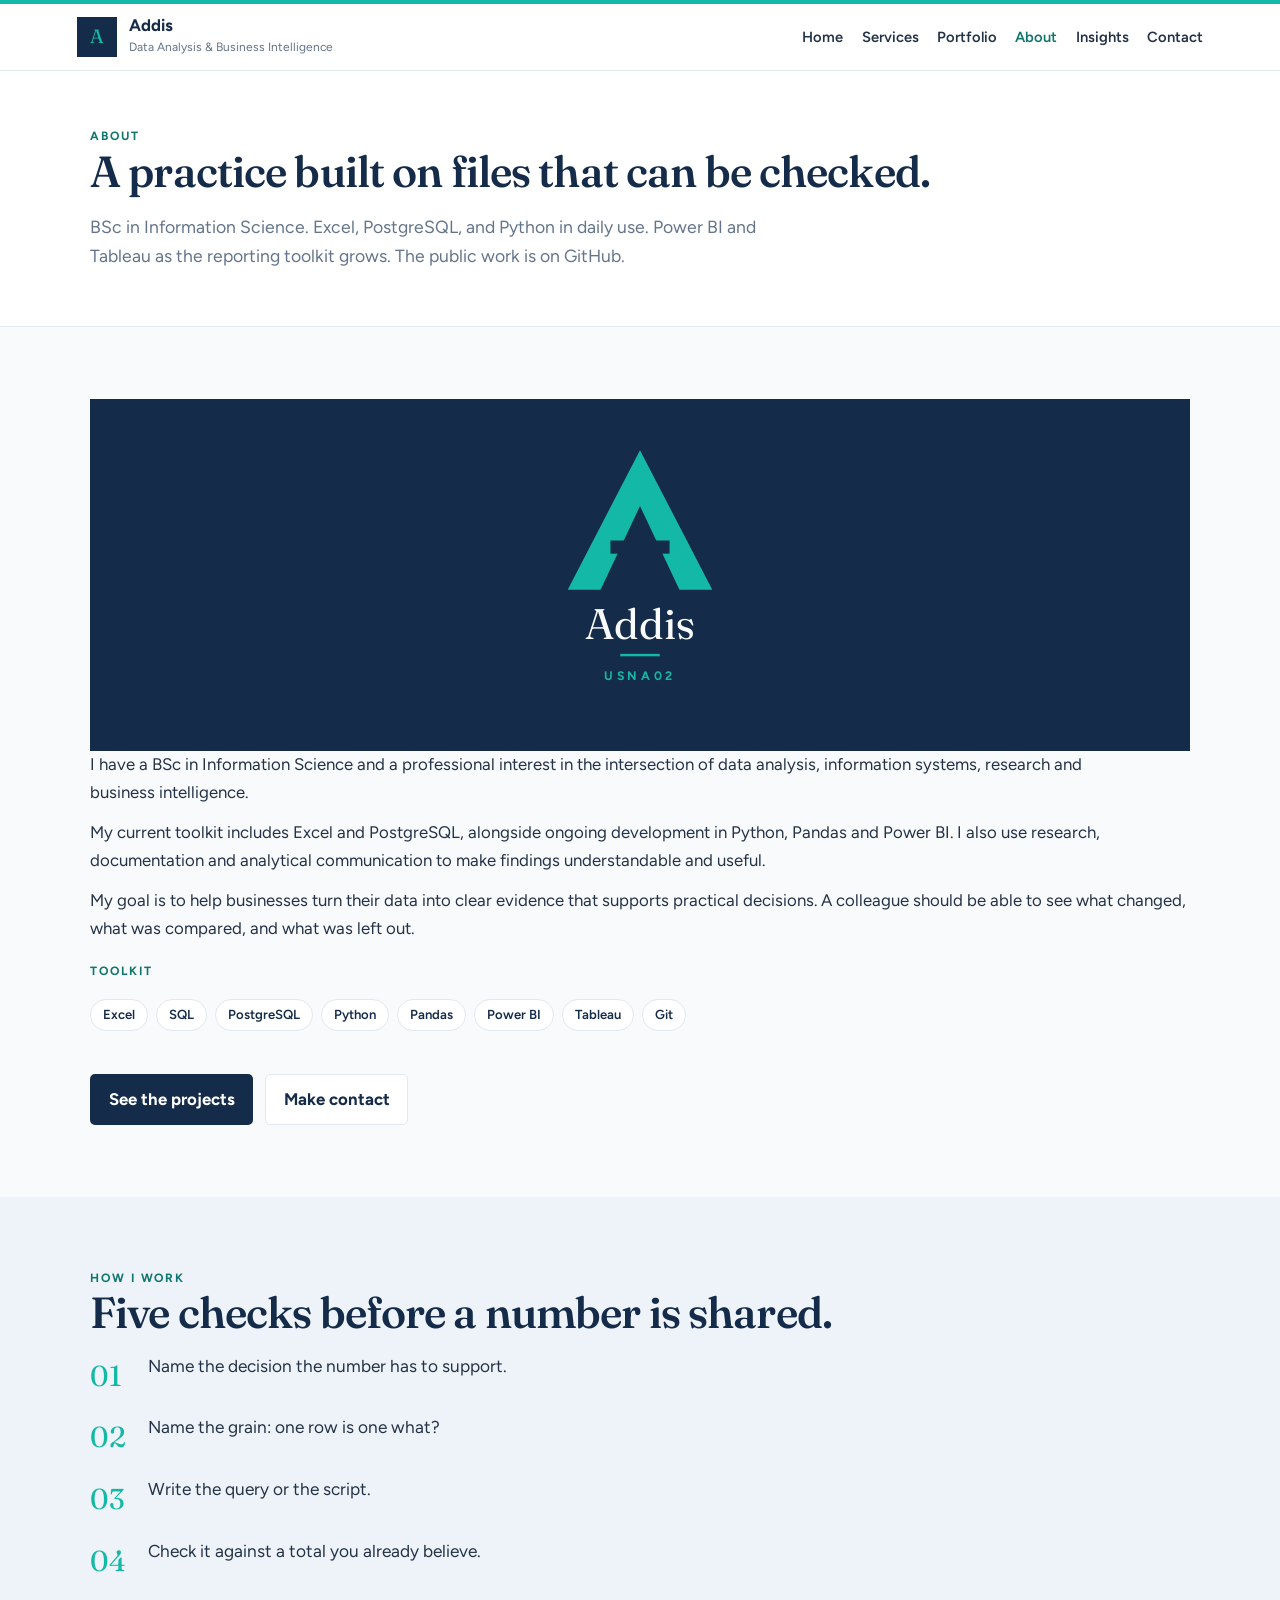
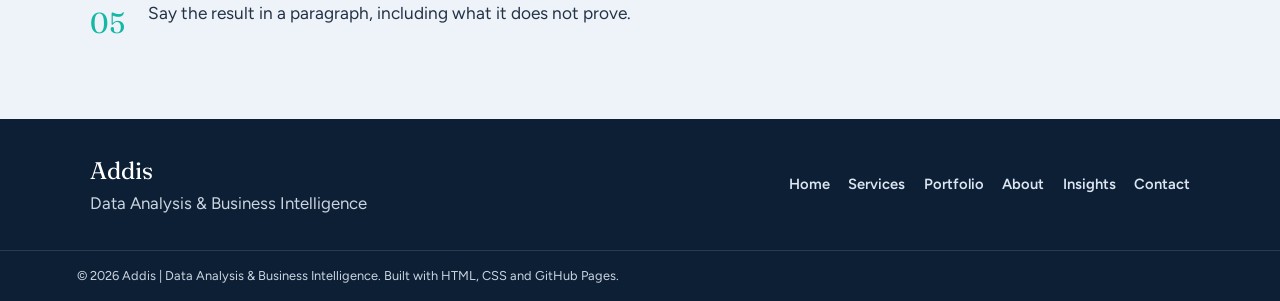
==== commit d3064bcb: "Add the Addis and USNA02 logo to the about page" ====
--- a/about.html
+++ b/about.html
@@ -21,7 +21,15 @@
   <main id="content">
     <header class="page-intro"><div class="page"><p class="kicker">About</p><h1 class="title">A practice built on files that can be checked.</h1><p class="lede">BSc in Information Science. Excel, PostgreSQL, and Python in daily use. Power BI and Tableau as the reporting toolkit grows. The public work is on GitHub.</p></div></header>
     <section class="band"><div class="page about-grid">
-      <div class="mark-panel logo-lockup" role="img" aria-label="Addis"><span class="logo-a">A</span><span class="logo-rule" aria-hidden="true"></span><span class="logo-name">Addis</span></div>
+      <div class="mark-panel logo-lockup" role="img" aria-label="Addis. GitHub USNA02" style="font-size:1rem;padding:2.2rem 1.25rem">
+        <svg viewBox="0 0 280 340" width="230" height="280" aria-hidden="true">
+          <path d="M140 18 L228 188 H188 L140 86 L92 188 H52 Z" fill="#14B8A6"/>
+          <rect x="104" y="128" width="72" height="16" fill="#142B4A"/>
+          <text x="140" y="248" text-anchor="middle" fill="#F8FAFC" font-family="Fraunces, Georgia, serif" font-size="52">Addis</text>
+          <rect x="116" y="266" width="48" height="3" fill="#14B8A6"/>
+          <text x="140" y="298" text-anchor="middle" fill="#14B8A6" font-family="Figtree, Arial, sans-serif" font-size="15" font-weight="700" letter-spacing="4.5">USNA02</text>
+        </svg>
+      </div>
       <div>
         <p>I have a BSc in Information Science and a professional interest in the intersection of data analysis, information systems, research and business intelligence.</p>
         <p style="margin-top:0.8rem">My current toolkit includes Excel and PostgreSQL, alongside ongoing development in Python, Pandas and Power BI. I also use research, documentation and analytical communication to make findings understandable and useful.</p>
--- a/css/style.css
+++ b/css/style.css
@@ -1,4 +1,119 @@
+:root {
+  --ink: #142b4a; --teal: #0f766e; --accent: #14b8a6; --deep: #102a35;
+  --bg: #f8fafc; --surface: #ffffff; --text: #243247; --muted: #64748b;
+  --line: #e2e8f0; --mist: #dce6f2; --wash: #edf3f8; --footer: #0d1f35;
+  --serif: "Fraunces", Georgia, serif; --sans: "Figtree", Arial, Helvetica, sans-serif; --width: 1100px;
+}
+* { box-sizing: border-box; margin: 0; padding: 0; }
+html { scroll-behavior: smooth; }
+body { font-family: var(--sans); background: var(--bg); color: var(--text); line-height: 1.65; font-size: 1.05rem; }
+img { max-width: 100%; display: block; }
+a { color: var(--teal); text-decoration: none; }
+h1, h2, h3 { text-wrap: balance; color: var(--ink); }
+p { text-wrap: pretty; }
+:focus-visible { outline: 2px solid var(--teal); outline-offset: 3px; }
+.skip { position: absolute; left: 1rem; top: -4rem; background: white; color: var(--ink); padding: 0.6rem 1rem; font-weight: 700; z-index: 20; }
+.skip:focus { top: 1rem; }
+.accent-bar { height: 4px; background: var(--accent); }
+.page { width: min(var(--width), calc(100% - 2.5rem)); margin-inline: auto; }
+.site-header { position: sticky; top: 0; z-index: 10; display: flex; align-items: center; justify-content: space-between; gap: 1rem; padding: 0.7rem 6%; background: color-mix(in srgb, white 94%, transparent); border-bottom: 1px solid var(--line); backdrop-filter: blur(10px); }
+.brand { display: flex; align-items: center; gap: 0.75rem; color: var(--ink); min-height: 44px; }
+.brand strong { display: block; line-height: 1; }
+.brand small { display: block; margin-top: 0.25rem; color: var(--muted); font-size: 0.75rem; }
+.mark { display: grid; place-items: center; width: 2.5rem; height: 2.5rem; background: var(--ink); color: var(--accent); font-family: var(--serif); font-size: 1.2rem; }
+.site-header nav, .site-footer nav { display: flex; flex-wrap: wrap; gap: 0.35rem 1.15rem; }
+.site-header nav a, .site-footer nav a { color: var(--text); font-weight: 600; font-size: 0.92rem; min-height: 44px; display: inline-flex; align-items: center; }
+.site-header nav a[aria-current="page"], .site-header nav a:hover { color: var(--teal); }
+.nav-toggle, .nav-btn { display: none; }
+.kicker { font-size: 0.75rem; font-weight: 700; letter-spacing: 0.16em; text-transform: uppercase; color: var(--teal); }
+.display, .title, .serif { font-family: var(--serif); font-weight: 560; letter-spacing: -0.02em; }
+.display { font-size: clamp(2.4rem, 5vw, 4rem); line-height: 1.06; color: white; }
+.title { font-size: clamp(2rem, 3.4vw, 3rem); line-height: 1.12; }
+.lede { max-width: 42rem; color: var(--muted); font-size: 1.1rem; margin-top: 1rem; }
+.hero { background: var(--ink); color: white; }
+.hero-grid { display: grid; gap: 2.5rem; align-items: end; padding: 4.5rem 0 4rem; }
+.hero p { color: var(--mist); max-width: 40rem; margin-top: 1.2rem; }
+.hero .kicker { color: var(--accent); }
+.actions { display: flex; flex-wrap: wrap; gap: 0.75rem; margin-top: 1.6rem; }
+.btn { display: inline-flex; align-items: center; justify-content: center; min-height: 44px; padding: 0.65rem 1.1rem; border-radius: 5px; font-weight: 700; border: 1px solid transparent; }
+.btn-accent { background: var(--accent); color: var(--deep); }
+.btn-accent:hover { background: white; color: var(--ink); }
+.btn-quiet { color: white; border-color: color-mix(in srgb, white 40%, transparent); }
+.btn-quiet:hover { background: color-mix(in srgb, white 12%, transparent); }
+.btn-solid { background: var(--ink); color: white; }
+.btn-solid:hover { background: var(--teal); }
+.btn-line { color: var(--ink); border-color: var(--line); background: white; }
+.btn-line:hover { border-color: var(--teal); color: var(--teal); }
+.project-index { border: 1px solid color-mix(in srgb, white 18%, transparent); list-style: none; }
+.project-index a { display: flex; gap: 1rem; padding: 1rem 1.1rem; color: white; border-top: 1px solid color-mix(in srgb, white 14%, transparent); }
+.project-index li:first-child a { border-top: 0; }
+.project-index a:hover { background: color-mix(in srgb, white 6%, transparent); }
+.project-index span { color: var(--accent); font-family: var(--serif); }
+.project-index small { display: block; color: var(--mist); font-weight: 500; }
+.tool-strip { background: white; border-bottom: 1px solid var(--line); }
+.chips { display: flex; flex-wrap: wrap; gap: 0.5rem; padding: 1.1rem 0; list-style: none; }
+.chip { border: 1px solid var(--line); border-radius: 999px; background: white; color: var(--ink); font-size: 0.82rem; font-weight: 600; padding: 0.25rem 0.75rem; }
+section.band { padding: 4.5rem 0; }
+.center { text-align: center; }
+.center .lede, .center p.intro { margin-inline: auto; }
+.grid-3, .grid-2 { display: grid; gap: 1.15rem; margin-top: 2rem; }
+.card { background: white; border: 1px solid var(--line); border-radius: 8px; box-shadow: 0 4px 15px rgb(20 43 74 / 0.04); padding: 1.5rem; }
+.card h3 { font-family: var(--serif); font-size: 1.55rem; margin: 0.6rem 0; }
+.card p, .muted { color: var(--muted); }
+.num { font-family: var(--serif); font-size: 1.8rem; color: var(--accent); }
+.wash { background: var(--wash); }
+.surface { background: white; }
+.split { display: grid; gap: 1.25rem; }
+.service { display: grid; gap: 1.25rem; }
+.service + .service { margin-top: 1rem; }
+.includes { list-style: none; margin-top: 0.7rem; }
+.includes li { border-left: 2px solid var(--accent); padding: 0.25rem 0 0.25rem 0.75rem; margin-top: 0.4rem; }
+.facts { display: grid; grid-template-columns: repeat(3, 1fr); gap: 0.75rem; margin: 1rem 0; }
+.fact { border-top: 2px solid var(--accent); padding-top: 0.55rem; }
+.fact strong { display: block; font-family: var(--serif); font-size: 1.35rem; color: var(--ink); line-height: 1.15; }
+.fact span { display: block; margin-top: 0.3rem; font-size: 0.72rem; font-weight: 700; letter-spacing: 0.08em; text-transform: uppercase; color: var(--muted); }
+.limit { background: var(--wash); padding: 0.9rem 1rem; margin-top: 1rem; font-size: 0.95rem; }
+.result { border-left: 2px solid var(--accent); padding-left: 0.9rem; font-weight: 650; color: var(--ink); margin: 1rem 0; }
+.case { display: grid; gap: 1.5rem; padding: 3rem 0; border-bottom: 1px solid var(--line); }
+.case p + p { margin-top: 0.8rem; }
+.mark-panel { min-height: 22rem; background: var(--ink); color: var(--accent); display: grid; place-items: center; font-family: var(--serif); font-size: 6rem; }
 .logo-lockup { align-content: center; gap: 0.9rem; font-size: 1rem; }
 .logo-lockup .logo-a { font-family: var(--serif); font-size: 7rem; line-height: 0.8; color: var(--accent); }
 .logo-lockup .logo-rule { width: 3.5rem; height: 3px; background: var(--accent); }
 .logo-lockup .logo-name { font-family: var(--sans); font-size: 0.78rem; font-weight: 700; letter-spacing: 0.28em; text-transform: uppercase; color: white; }
+.steps { list-style: none; }
+.steps li { display: grid; grid-template-columns: 3rem 1fr; gap: 0.6rem; margin-top: 0.9rem; font-size: 1.08rem; }
+.faq { border-top: 1px solid var(--line); }
+.faq div { display: grid; gap: 0.4rem; padding: 1.1rem 0; border-bottom: 1px solid var(--line); }
+.faq dt { font-weight: 700; color: var(--ink); }
+.contact-band { background: var(--ink); color: white; }
+.contact-band h2, .contact-band h3 { color: white; }
+.channels { display: grid; gap: 1rem; }
+.channel { border: 1px solid color-mix(in srgb, white 22%, transparent); padding: 1.4rem; }
+.channel p { color: var(--mist); margin: 0.6rem 0 1rem; }
+.form { display: grid; gap: 0.85rem; }
+.form label { font-weight: 650; color: var(--ink); font-size: 0.92rem; display: grid; gap: 0.35rem; }
+.form input, .form textarea { font: inherit; font-weight: 500; color: var(--text); border: 1px solid var(--line); border-radius: 6px; padding: 0.75rem; min-height: 44px; width: 100%; background: white; }
+.form textarea { min-height: 9rem; }
+.page-intro { background: white; border-bottom: 1px solid var(--line); padding: 3.5rem 0; }
+.site-footer { background: var(--footer); color: #cbd5e1; }
+.footer-row { display: flex; justify-content: space-between; gap: 1.5rem; padding: 2rem 0; flex-wrap: wrap; }
+.footer-name { font-family: var(--serif); font-size: 1.5rem; color: white; }
+.site-footer nav a { color: var(--mist); }
+.legal { border-top: 1px solid color-mix(in srgb, white 12%, transparent); padding: 0.9rem 6%; font-size: 0.8rem; }
+@media (min-width: 800px) {
+  .hero-grid { grid-template-columns: 1.3fr 0.8fr; }
+  .grid-3 { grid-template-columns: repeat(3, 1fr); }
+  .grid-2 { grid-template-columns: repeat(2, 1fr); }
+  .split, .service, .case, .about-grid, .contact-grid, .method-grid { grid-template-columns: 5fr 7fr; }
+  .channels { grid-template-columns: 1fr 1fr; }
+  .faq div { grid-template-columns: 5fr 7fr; gap: 1.5rem; }
+}
+@media (max-width: 799px) {
+  .nav-btn { display: inline-flex; align-items: center; min-height: 44px; padding: 0 0.8rem; border: 1px solid var(--line); border-radius: 5px; font-weight: 700; color: var(--ink); cursor: pointer; }
+  .site-header nav { display: none; position: absolute; left: 0; right: 0; top: 100%; background: white; border-bottom: 1px solid var(--line); padding: 0.4rem 6% 0.8rem; flex-direction: column; }
+  .nav-toggle:checked ~ nav { display: flex; }
+  .facts { grid-template-columns: 1fr; }
+  .hero-grid, section.band, .page-intro { padding-top: 2.6rem; padding-bottom: 2.6rem; }
+}
+@media (prefers-reduced-motion: reduce) { html { scroll-behavior: auto; } }
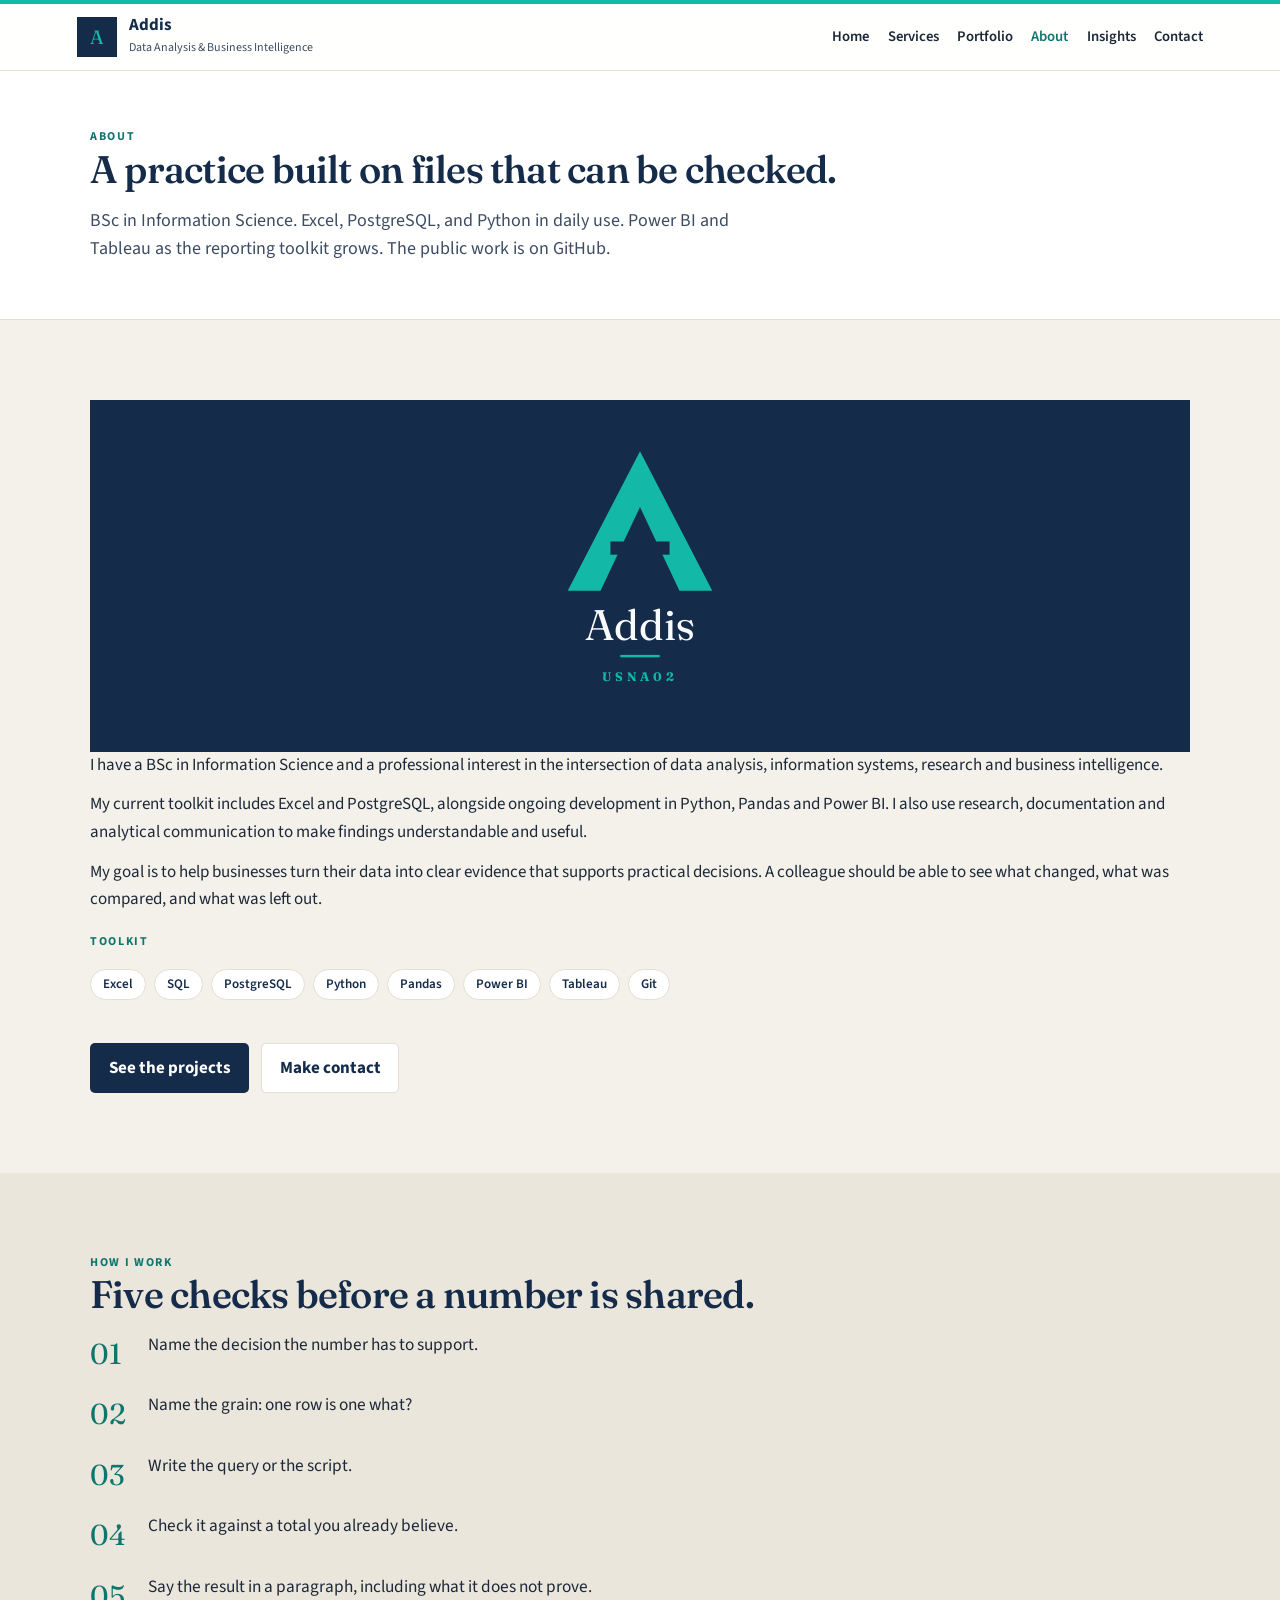
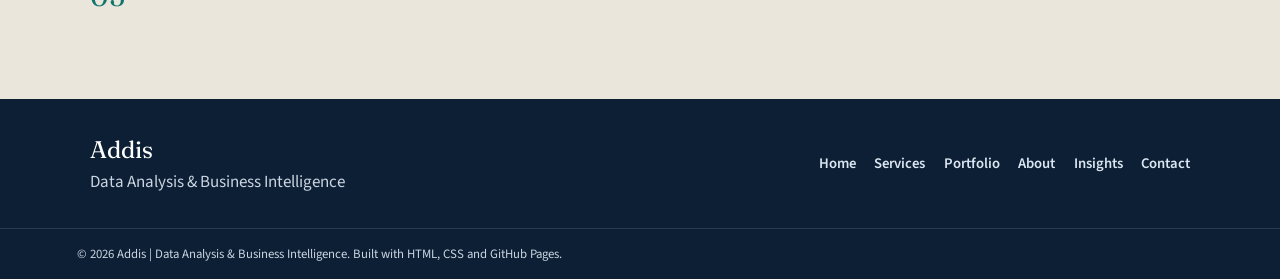
==== commit 31f08f64: "Load Source Sans 3 on about, insights, and contact." ====
--- a/about.html
+++ b/about.html
@@ -7,28 +7,49 @@
   <title>About · Addis</title>
   <link rel="preconnect" href="https://fonts.googleapis.com">
   <link rel="preconnect" href="https://fonts.gstatic.com" crossorigin>
-  <link href="https://fonts.googleapis.com/css2?family=Figtree:wght@400;500;600;700&family=Fraunces:opsz,wght@9..144,560;9..144,640&display=swap" rel="stylesheet">
+  <link href="https://fonts.googleapis.com/css2?family=Fraunces:opsz,wght@9..144,560;9..144,640&family=Source+Sans+3:wght@400;600;700&display=swap" rel="stylesheet">
   <link rel="stylesheet" href="css/style.css">
 </head>
 <body>
   <a class="skip" href="#content">Skip to content</a>
   <div class="accent-bar" aria-hidden="true"></div>
   <header class="site-header">
-    <a class="brand" href="index.html"><span class="mark" aria-hidden="true">A</span><span><strong>Addis</strong><small>Data Analysis &amp; Business Intelligence</small></span></a>
-    <input class="nav-toggle" type="checkbox" id="nav-toggle"><label class="nav-btn" for="nav-toggle">Menu</label>
-    <nav aria-label="Primary"><a href="index.html">Home</a><a href="services.html">Services</a><a href="portfolio.html">Portfolio</a><a href="about.html" aria-current="page">About</a><a href="insights.html">Insights</a><a href="contact.html">Contact</a></nav>
+    <a class="brand" href="index.html">
+      <span class="mark" aria-hidden="true">A</span>
+      <span>
+        <strong>Addis</strong>
+        <small>Data Analysis & Business Intelligence</small>
+      </span>
+    </a>
+    <input class="nav-toggle" type="checkbox" id="nav-toggle">
+    <label class="nav-btn" for="nav-toggle">Menu</label>
+    <nav aria-label="Primary">
+        <a href="index.html">Home</a>
+        <a href="services.html">Services</a>
+        <a href="portfolio.html">Portfolio</a>
+        <a href="about.html" aria-current="page">About</a>
+        <a href="insights.html">Insights</a>
+        <a href="contact.html">Contact</a>
+    </nav>
   </header>
   <main id="content">
-    <header class="page-intro"><div class="page"><p class="kicker">About</p><h1 class="title">A practice built on files that can be checked.</h1><p class="lede">BSc in Information Science. Excel, PostgreSQL, and Python in daily use. Power BI and Tableau as the reporting toolkit grows. The public work is on GitHub.</p></div></header>
+
+    <header class="page-intro"><div class="page">
+      <p class="kicker">About</p>
+      <h1 class="title">A practice built on files that can be checked.</h1>
+      <p class="lede">BSc in Information Science. Excel, PostgreSQL, and Python in daily use. Power BI and Tableau as the reporting toolkit grows. The public work is on GitHub.</p>
+    </div></header>
     <section class="band"><div class="page about-grid">
-      <div class="mark-panel logo-lockup" role="img" aria-label="Addis. GitHub USNA02" style="font-size:1rem;padding:2.2rem 1.25rem">
-        <svg viewBox="0 0 280 340" width="230" height="280" aria-hidden="true">
-          <path d="M140 18 L228 188 H188 L140 86 L92 188 H52 Z" fill="#14B8A6"/>
-          <rect x="104" y="128" width="72" height="16" fill="#142B4A"/>
-          <text x="140" y="248" text-anchor="middle" fill="#F8FAFC" font-family="Fraunces, Georgia, serif" font-size="52">Addis</text>
-          <rect x="116" y="266" width="48" height="3" fill="#14B8A6"/>
-          <text x="140" y="298" text-anchor="middle" fill="#14B8A6" font-family="Figtree, Arial, sans-serif" font-size="15" font-weight="700" letter-spacing="4.5">USNA02</text>
-        </svg>
+      <div>
+        <div class="mark-panel logo-lockup" role="img" aria-label="Addis. GitHub USNA02" style="font-size:1rem;padding:2.2rem 1.25rem">
+          <svg viewBox="0 0 280 340" width="230" height="280" aria-hidden="true">
+            <path d="M140 18 L228 188 H188 L140 86 L92 188 H52 Z" fill="#14B8A6"/>
+            <rect x="104" y="128" width="72" height="16" fill="#142B4A"/>
+            <text x="140" y="248" text-anchor="middle" fill="#F8FAFC" font-family="Fraunces, Georgia, serif" font-size="52">Addis</text>
+            <rect x="116" y="266" width="48" height="3" fill="#14B8A6"/>
+            <text x="140" y="298" text-anchor="middle" fill="#14B8A6" font-family="Source Sans 3, Arial, sans-serif" font-size="15" font-weight="700" letter-spacing="4.5">USNA02</text>
+          </svg>
+        </div>
       </div>
       <div>
         <p>I have a BSc in Information Science and a professional interest in the intersection of data analysis, information systems, research and business intelligence.</p>
@@ -39,8 +60,28 @@
         <div class="actions"><a class="btn btn-solid" href="portfolio.html">See the projects</a><a class="btn btn-line" href="contact.html">Make contact</a></div>
       </div>
     </div></section>
-    <section class="band wash"><div class="page method-grid"><div><p class="kicker">How I work</p><h2 class="title">Five checks before a number is shared.</h2></div><ol class="steps"><li><span class="num">01</span><p>Name the decision the number has to support.</p></li><li><span class="num">02</span><p>Name the grain: one row is one what?</p></li><li><span class="num">03</span><p>Write the query or the script.</p></li><li><span class="num">04</span><p>Check it against a total you already believe.</p></li><li><span class="num">05</span><p>Say the result in a paragraph, including what it does not prove.</p></li></ol></div></section>
+    <section class="band wash"><div class="page method-grid">
+      <div><p class="kicker">How I work</p><h2 class="title">Five checks before a number is shared.</h2></div>
+      <ol class="steps"><li><span class="num">01</span><p>Name the decision the number has to support.</p></li><li><span class="num">02</span><p>Name the grain: one row is one what?</p></li><li><span class="num">03</span><p>Write the query or the script.</p></li><li><span class="num">04</span><p>Check it against a total you already believe.</p></li><li><span class="num">05</span><p>Say the result in a paragraph, including what it does not prove.</p></li></ol>
+    </div></section>
+
   </main>
-  <footer class="site-footer"><div class="page footer-row"><div><p class="footer-name">Addis</p><p>Data Analysis &amp; Business Intelligence</p></div><nav aria-label="Footer"><a href="index.html">Home</a><a href="services.html">Services</a><a href="portfolio.html">Portfolio</a><a href="about.html" aria-current="page">About</a><a href="insights.html">Insights</a><a href="contact.html">Contact</a></nav></div><p class="legal">&copy; 2026 Addis | Data Analysis &amp; Business Intelligence. Built with HTML, CSS and GitHub Pages.</p></footer>
+  <footer class="site-footer">
+    <div class="page footer-row">
+      <div>
+        <p class="footer-name">Addis</p>
+        <p>Data Analysis & Business Intelligence</p>
+      </div>
+      <nav aria-label="Footer">
+        <a href="index.html">Home</a>
+        <a href="services.html">Services</a>
+        <a href="portfolio.html">Portfolio</a>
+        <a href="about.html" aria-current="page">About</a>
+        <a href="insights.html">Insights</a>
+        <a href="contact.html">Contact</a>
+      </nav>
+    </div>
+    <p class="legal">&copy; 2026 Addis | Data Analysis & Business Intelligence. Built with HTML, CSS and GitHub Pages.</p>
+  </footer>
 </body>
 </html>
--- a/css/style.css
+++ b/css/style.css
@@ -1,41 +1,86 @@
+
 :root {
-  --ink: #142b4a; --teal: #0f766e; --accent: #14b8a6; --deep: #102a35;
-  --bg: #f8fafc; --surface: #ffffff; --text: #243247; --muted: #64748b;
-  --line: #e2e8f0; --mist: #dce6f2; --wash: #edf3f8; --footer: #0d1f35;
-  --serif: "Fraunces", Georgia, serif; --sans: "Figtree", Arial, Helvetica, sans-serif; --width: 1100px;
+  --ink: #142b4a;
+  --teal: #0f766e;
+  --accent: #14b8a6;
+  --deep: #102a35;
+  --bg: #f4f1ea;
+  --surface: #ffffff;
+  --text: #1c2838;
+  --muted: #3d4c63;
+  --line: #e4dfd4;
+  --mist: #dce6f2;
+  --wash: #ebe6dc;
+  --footer: #0d1f35;
+  --serif: "Fraunces", Georgia, serif;
+  --sans: "Source Sans 3", "Segoe UI", Arial, sans-serif;
+  --step-display: clamp(2.5rem, 5vw, 3.75rem);
+  --step-title: clamp(1.85rem, 3vw, 2.45rem);
+  --step-text: 1.0625rem;
+  --width: 1100px;
 }
 * { box-sizing: border-box; margin: 0; padding: 0; }
 html { scroll-behavior: smooth; }
-body { font-family: var(--sans); background: var(--bg); color: var(--text); line-height: 1.65; font-size: 1.05rem; }
+body {
+  font-family: var(--sans);
+  font-weight: 400;
+  background: var(--bg);
+  color: var(--text);
+  line-height: 1.6;
+  font-size: var(--step-text);
+  font-variant-numeric: lining-nums;
+}
 img { max-width: 100%; display: block; }
 a { color: var(--teal); text-decoration: none; }
 h1, h2, h3 { text-wrap: balance; color: var(--ink); }
 p { text-wrap: pretty; }
 :focus-visible { outline: 2px solid var(--teal); outline-offset: 3px; }
-.skip { position: absolute; left: 1rem; top: -4rem; background: white; color: var(--ink); padding: 0.6rem 1rem; font-weight: 700; z-index: 20; }
+.skip {
+  position: absolute; left: 1rem; top: -4rem; background: white; color: var(--ink);
+  padding: 0.6rem 1rem; font-weight: 700; z-index: 20;
+}
 .skip:focus { top: 1rem; }
 .accent-bar { height: 4px; background: var(--accent); }
 .page { width: min(var(--width), calc(100% - 2.5rem)); margin-inline: auto; }
-.site-header { position: sticky; top: 0; z-index: 10; display: flex; align-items: center; justify-content: space-between; gap: 1rem; padding: 0.7rem 6%; background: color-mix(in srgb, white 94%, transparent); border-bottom: 1px solid var(--line); backdrop-filter: blur(10px); }
+.site-header {
+  position: sticky; top: 0; z-index: 10;
+  display: flex; align-items: center; justify-content: space-between; gap: 1rem;
+  padding: 0.7rem 6%;
+  background: color-mix(in srgb, white 94%, transparent);
+  border-bottom: 1px solid var(--line);
+  backdrop-filter: blur(10px);
+}
 .brand { display: flex; align-items: center; gap: 0.75rem; color: var(--ink); min-height: 44px; }
 .brand strong { display: block; line-height: 1; }
 .brand small { display: block; margin-top: 0.25rem; color: var(--muted); font-size: 0.75rem; }
-.mark { display: grid; place-items: center; width: 2.5rem; height: 2.5rem; background: var(--ink); color: var(--accent); font-family: var(--serif); font-size: 1.2rem; }
+.mark {
+  display: grid; place-items: center; width: 2.5rem; height: 2.5rem;
+  background: var(--ink); color: var(--accent); font-family: var(--serif); font-size: 1.2rem;
+}
 .site-header nav, .site-footer nav { display: flex; flex-wrap: wrap; gap: 0.35rem 1.15rem; }
-.site-header nav a, .site-footer nav a { color: var(--text); font-weight: 600; font-size: 0.92rem; min-height: 44px; display: inline-flex; align-items: center; }
+.site-header nav a, .site-footer nav a {
+  color: var(--text); font-weight: 600; font-size: 0.92rem; min-height: 44px;
+  display: inline-flex; align-items: center;
+}
 .site-header nav a[aria-current="page"], .site-header nav a:hover { color: var(--teal); }
 .nav-toggle, .nav-btn { display: none; }
-.kicker { font-size: 0.75rem; font-weight: 700; letter-spacing: 0.16em; text-transform: uppercase; color: var(--teal); }
-.display, .title, .serif { font-family: var(--serif); font-weight: 560; letter-spacing: -0.02em; }
-.display { font-size: clamp(2.4rem, 5vw, 4rem); line-height: 1.06; color: white; }
-.title { font-size: clamp(2rem, 3.4vw, 3rem); line-height: 1.12; }
-.lede { max-width: 42rem; color: var(--muted); font-size: 1.1rem; margin-top: 1rem; }
+.kicker {
+  font-family: var(--sans);
+  font-size: 0.75rem; font-weight: 700; letter-spacing: 0.14em; text-transform: uppercase; color: var(--teal);
+}
+.display, .title, .serif { font-family: var(--serif); font-weight: 560; letter-spacing: -0.02em; color: var(--ink); }
+.display { font-size: var(--step-display); line-height: 1.05; color: white; }
+.title { font-size: var(--step-title); line-height: 1.15; }
+.lede { max-width: 40rem; color: var(--muted); font-size: 1.125rem; line-height: 1.55; margin-top: 1rem; }
 .hero { background: var(--ink); color: white; }
 .hero-grid { display: grid; gap: 2.5rem; align-items: end; padding: 4.5rem 0 4rem; }
 .hero p { color: var(--mist); max-width: 40rem; margin-top: 1.2rem; }
 .hero .kicker { color: var(--accent); }
 .actions { display: flex; flex-wrap: wrap; gap: 0.75rem; margin-top: 1.6rem; }
-.btn { display: inline-flex; align-items: center; justify-content: center; min-height: 44px; padding: 0.65rem 1.1rem; border-radius: 5px; font-weight: 700; border: 1px solid transparent; }
+.btn {
+  display: inline-flex; align-items: center; justify-content: center; min-height: 44px;
+  padding: 0.65rem 1.1rem; border-radius: 5px; font-weight: 700; border: 1px solid transparent;
+}
 .btn-accent { background: var(--accent); color: var(--deep); }
 .btn-accent:hover { background: white; color: var(--ink); }
 .btn-quiet { color: white; border-color: color-mix(in srgb, white 40%, transparent); }
@@ -44,23 +89,50 @@
 .btn-solid:hover { background: var(--teal); }
 .btn-line { color: var(--ink); border-color: var(--line); background: white; }
 .btn-line:hover { border-color: var(--teal); color: var(--teal); }
-.project-index { border: 1px solid color-mix(in srgb, white 18%, transparent); list-style: none; }
-.project-index a { display: flex; gap: 1rem; padding: 1rem 1.1rem; color: white; border-top: 1px solid color-mix(in srgb, white 14%, transparent); }
+.project-index { border: 1px solid color-mix(in srgb, white 18%, transparent); }
+.project-index a {
+  display: flex; gap: 1rem; padding: 1rem 1.1rem; color: white;
+  border-top: 1px solid color-mix(in srgb, white 14%, transparent);
+}
 .project-index li:first-child a { border-top: 0; }
 .project-index a:hover { background: color-mix(in srgb, white 6%, transparent); }
 .project-index span { color: var(--accent); font-family: var(--serif); }
 .project-index small { display: block; color: var(--mist); font-weight: 500; }
 .tool-strip { background: white; border-bottom: 1px solid var(--line); }
 .chips { display: flex; flex-wrap: wrap; gap: 0.5rem; padding: 1.1rem 0; list-style: none; }
-.chip { border: 1px solid var(--line); border-radius: 999px; background: white; color: var(--ink); font-size: 0.82rem; font-weight: 600; padding: 0.25rem 0.75rem; }
-section.band { padding: 4.5rem 0; }
+.chip {
+  border: 1px solid var(--line); border-radius: 999px; background: white; color: var(--ink);
+  font-size: 0.82rem; font-weight: 600; padding: 0.25rem 0.75rem;
+}
+section.band { padding: 5rem 0; }
+.section-head { max-width: 40rem; }
+.section-head .lede { margin-top: 0.75rem; }
+.beats { display: grid; gap: 0.85rem; margin: 1rem 0 0.25rem; }
+.beats div { display: grid; grid-template-columns: 5.75rem 1fr; gap: 0.65rem; align-items: baseline; }
+.beats dt {
+  font-size: 0.75rem; font-weight: 700; letter-spacing: 0.12em;
+  text-transform: uppercase; color: var(--teal);
+}
+.beats dd { margin: 0; }
+.stages { display: grid; gap: 1rem; margin-bottom: 2.5rem; }
+.stage {
+  background: white; border: 1px solid var(--line); border-top: 3px solid var(--accent);
+  padding: 1.25rem 1.35rem;
+}
+.case-title { font-size: var(--step-title); line-height: 1.15; margin: 0.35rem 0 0.4rem; }
 .center { text-align: center; }
 .center .lede, .center p.intro { margin-inline: auto; }
 .grid-3, .grid-2 { display: grid; gap: 1.15rem; margin-top: 2rem; }
-.card { background: white; border: 1px solid var(--line); border-radius: 8px; box-shadow: 0 4px 15px rgb(20 43 74 / 0.04); padding: 1.5rem; }
-.card h3 { font-family: var(--serif); font-size: 1.55rem; margin: 0.6rem 0; }
+.card {
+  background: white; border: 1px solid var(--line); border-radius: 8px;
+  box-shadow: 0 4px 15px rgb(20 43 74 / 0.04); padding: 1.5rem;
+}
+.card h3, .service h2, .stage h2, .card-title {
+  font-family: var(--sans); font-weight: 600; font-size: 1.25rem; letter-spacing: 0;
+  line-height: 1.3; margin: 0.45rem 0; color: var(--ink);
+}
 .card p, .muted { color: var(--muted); }
-.num { font-family: var(--serif); font-size: 1.8rem; color: var(--accent); }
+.num { font-family: var(--serif); font-size: 1.8rem; color: var(--teal); }
 .wash { background: var(--wash); }
 .surface { background: white; }
 .split { display: grid; gap: 1.25rem; }
@@ -73,16 +145,42 @@
 .fact strong { display: block; font-family: var(--serif); font-size: 1.35rem; color: var(--ink); line-height: 1.15; }
 .fact span { display: block; margin-top: 0.3rem; font-size: 0.72rem; font-weight: 700; letter-spacing: 0.08em; text-transform: uppercase; color: var(--muted); }
 .limit { background: var(--wash); padding: 0.9rem 1rem; margin-top: 1rem; font-size: 0.95rem; }
-.result { border-left: 2px solid var(--accent); padding-left: 0.9rem; font-weight: 650; color: var(--ink); margin: 1rem 0; }
+.result { border-left: 2px solid var(--accent); padding-left: 0.9rem; font-weight: 600; color: var(--ink); margin: 1rem 0; }
 .case { display: grid; gap: 1.5rem; padding: 3rem 0; border-bottom: 1px solid var(--line); }
 .case p + p { margin-top: 0.8rem; }
-.mark-panel { min-height: 22rem; background: var(--ink); color: var(--accent); display: grid; place-items: center; font-family: var(--serif); font-size: 6rem; }
-.logo-lockup { align-content: center; gap: 0.9rem; font-size: 1rem; }
-.logo-lockup .logo-a { font-family: var(--serif); font-size: 7rem; line-height: 0.8; color: var(--accent); }
-.logo-lockup .logo-rule { width: 3.5rem; height: 3px; background: var(--accent); }
-.logo-lockup .logo-name { font-family: var(--sans); font-size: 0.78rem; font-weight: 700; letter-spacing: 0.28em; text-transform: uppercase; color: white; }
+.mark-panel {
+  min-height: 22rem; background: var(--ink); color: var(--accent);
+  display: grid; place-items: center; font-family: var(--serif); font-size: 6rem;
+}
+.logo-lockup {
+  align-content: center;
+  gap: 0.9rem;
+  font-size: 1rem;
+}
+.logo-lockup .logo-a {
+  font-family: var(--serif);
+  font-size: 7rem;
+  line-height: 0.8;
+  color: var(--accent);
+}
+.logo-lockup .logo-rule {
+  width: 3.5rem;
+  height: 3px;
+  background: var(--accent);
+}
+.logo-lockup .logo-name {
+  font-family: var(--sans);
+  font-size: 0.78rem;
+  font-weight: 700;
+  letter-spacing: 0.28em;
+  text-transform: uppercase;
+  color: white;
+}
 .steps { list-style: none; }
 .steps li { display: grid; grid-template-columns: 3rem 1fr; gap: 0.6rem; margin-top: 0.9rem; font-size: 1.08rem; }
+.note-list { list-style: none; border-top: 1px solid var(--line); margin-top: 1.5rem; }
+.note-list a { display: block; padding: 1.1rem 0; border-bottom: 1px solid var(--line); color: inherit; }
+.note-list strong { display: block; font-family: var(--serif); font-size: 1.6rem; color: var(--ink); }
 .faq { border-top: 1px solid var(--line); }
 .faq div { display: grid; gap: 0.4rem; padding: 1.1rem 0; border-bottom: 1px solid var(--line); }
 .faq dt { font-weight: 700; color: var(--ink); }
@@ -92,9 +190,13 @@
 .channel { border: 1px solid color-mix(in srgb, white 22%, transparent); padding: 1.4rem; }
 .channel p { color: var(--mist); margin: 0.6rem 0 1rem; }
 .form { display: grid; gap: 0.85rem; }
-.form label { font-weight: 650; color: var(--ink); font-size: 0.92rem; display: grid; gap: 0.35rem; }
-.form input, .form textarea { font: inherit; font-weight: 500; color: var(--text); border: 1px solid var(--line); border-radius: 6px; padding: 0.75rem; min-height: 44px; width: 100%; background: white; }
+.form label { font-weight: 600; color: var(--ink); font-size: 0.92rem; display: grid; gap: 0.35rem; }
+.form input, .form textarea {
+  font: inherit; font-weight: 400; color: var(--text); border: 1px solid var(--line);
+  border-radius: 6px; padding: 0.75rem; min-height: 44px; width: 100%; background: white;
+}
 .form textarea { min-height: 9rem; }
+.form .error { color: #9f1239; font-weight: 600; }
 .page-intro { background: white; border-bottom: 1px solid var(--line); padding: 3.5rem 0; }
 .site-footer { background: var(--footer); color: #cbd5e1; }
 .footer-row { display: flex; justify-content: space-between; gap: 1.5rem; padding: 2rem 0; flex-wrap: wrap; }
@@ -105,15 +207,27 @@
   .hero-grid { grid-template-columns: 1.3fr 0.8fr; }
   .grid-3 { grid-template-columns: repeat(3, 1fr); }
   .grid-2 { grid-template-columns: repeat(2, 1fr); }
-  .split, .service, .case, .about-grid, .contact-grid, .method-grid { grid-template-columns: 5fr 7fr; }
+  .stages { grid-template-columns: repeat(3, 1fr); }
+  .split, .service, .case, .about-grid, .contact-grid, .method-grid {
+    grid-template-columns: 5fr 7fr;
+  }
   .channels { grid-template-columns: 1fr 1fr; }
   .faq div { grid-template-columns: 5fr 7fr; gap: 1.5rem; }
 }
 @media (max-width: 799px) {
-  .nav-btn { display: inline-flex; align-items: center; min-height: 44px; padding: 0 0.8rem; border: 1px solid var(--line); border-radius: 5px; font-weight: 700; color: var(--ink); cursor: pointer; }
-  .site-header nav { display: none; position: absolute; left: 0; right: 0; top: 100%; background: white; border-bottom: 1px solid var(--line); padding: 0.4rem 6% 0.8rem; flex-direction: column; }
+  .nav-btn {
+    display: inline-flex; align-items: center; min-height: 44px; padding: 0 0.8rem;
+    border: 1px solid var(--line); border-radius: 5px; font-weight: 700; color: var(--ink); cursor: pointer;
+  }
+  .site-header nav {
+    display: none; position: absolute; left: 0; right: 0; top: 100%;
+    background: white; border-bottom: 1px solid var(--line); padding: 0.4rem 6% 0.8rem;
+    flex-direction: column;
+  }
   .nav-toggle:checked ~ nav { display: flex; }
-  .facts { grid-template-columns: 1fr; }
+  .facts, .beats div { grid-template-columns: 1fr; }
   .hero-grid, section.band, .page-intro { padding-top: 2.6rem; padding-bottom: 2.6rem; }
 }
-@media (prefers-reduced-motion: reduce) { html { scroll-behavior: auto; } }
+@media (prefers-reduced-motion: reduce) {
+  html { scroll-behavior: auto; }
+}
